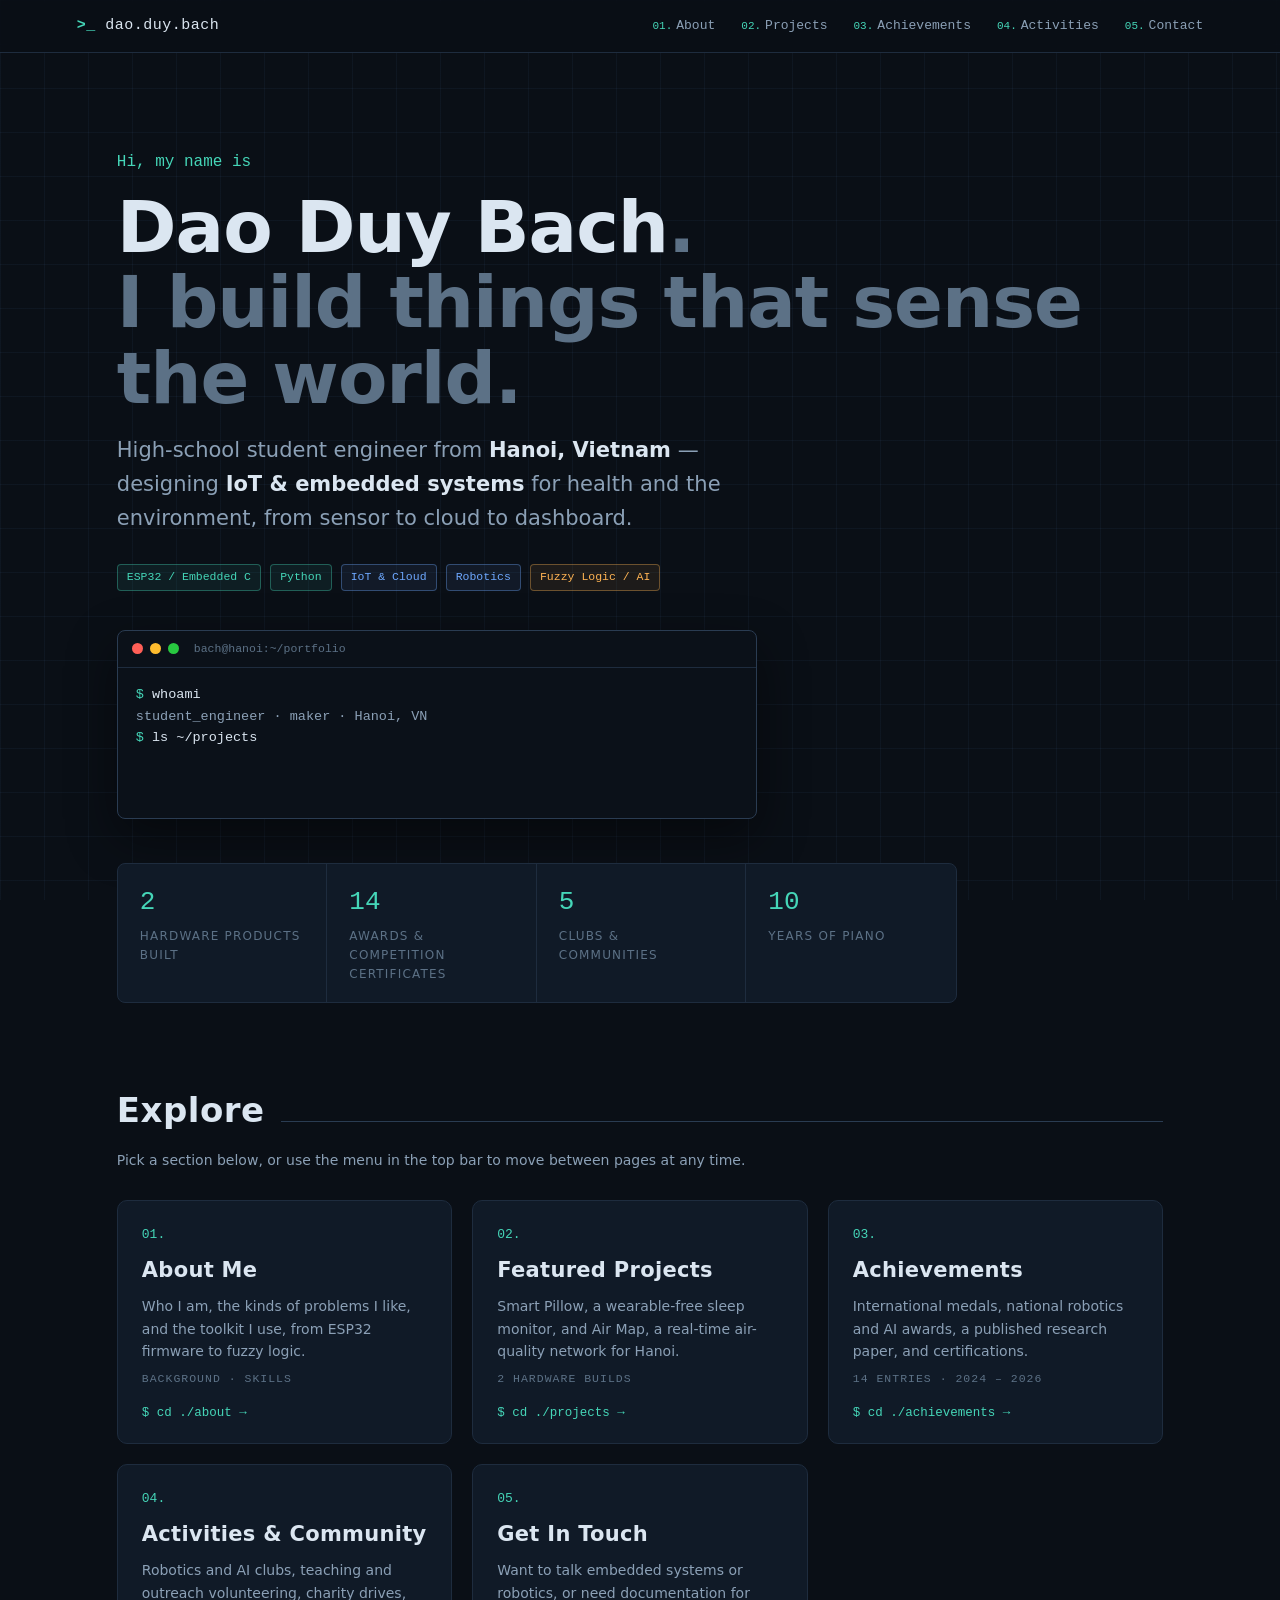
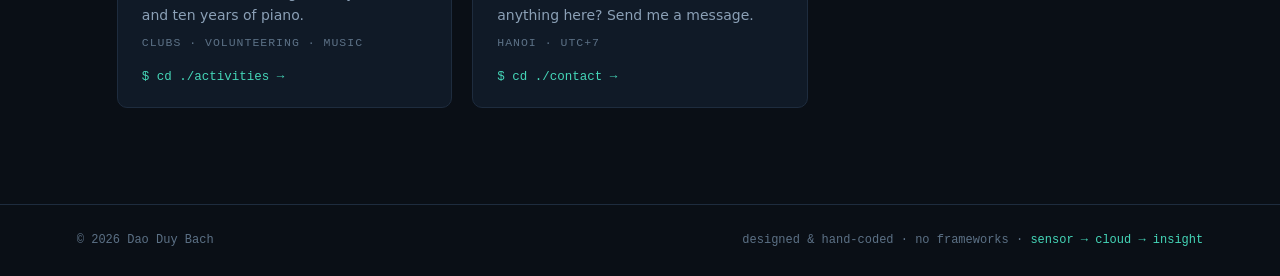
==== index.html @ b2a73dba "Fix portfolio layout" ====
<!DOCTYPE html>
<html lang="en">
<head>
<meta charset="UTF-8">
<meta name="viewport" content="width=device-width, initial-scale=1.0">
<title>Dao Duy Bach — Student Engineer Portfolio</title>
<meta name="description" content="Portfolio of Dao Duy Bach — high-school maker and engineer from Hanoi. IoT, embedded systems, robotics and AI projects.">
<link rel="stylesheet" href="assets/style.css">
</head>
<body>

<nav>
  <a class="logo" href="index.html"><b>&gt;_</b> dao.duy.bach</a>
  <div class="navlinks">
    <a href="about.html"><span>01.</span>About</a>
    <a href="projects.html"><span>02.</span>Projects</a>
    <a href="achievements.html"><span>03.</span>Achievements</a>
    <a href="activities.html"><span>04.</span>Activities</a>
    <a href="contact.html"><span>05.</span>Contact</a>
  </div>
</nav>

<main>

  <!-- ================= HERO ================= -->
  <section class="hero home" id="top">
    <div class="kicker">Hi, my name is</div>
    <h1>Dao Duy Bach<span class="dim">.</span><br><span class="dim">I build things that sense the world.</span></h1>
    <p class="sub">High-school student engineer from <b>Hanoi, Vietnam</b> — designing
      <b>IoT &amp; embedded systems</b> for health and the environment, from sensor to cloud to dashboard.</p>
    <div>
      <span class="tag">ESP32 / Embedded C</span>
      <span class="tag">Python</span>
      <span class="tag blue">IoT &amp; Cloud</span>
      <span class="tag blue">Robotics</span>
      <span class="tag amber">Fuzzy Logic / AI</span>
    </div>

    <div class="term">
      <div class="term-bar"><i></i><i></i><i></i><span>bach@hanoi:~/portfolio</span></div>
      <div class="term-body" id="term"></div>
    </div>

    <div class="hero-stats">
      <div class="hstat"><div class="v" data-count="2">0</div><div class="k">Hardware products built</div></div>
      <div class="hstat"><div class="v" data-count="14">0</div><div class="k">Awards &amp; competition certificates</div></div>
      <div class="hstat"><div class="v" data-count="5">0</div><div class="k">Clubs &amp; communities</div></div>
      <div class="hstat"><div class="v" data-count="10">0</div><div class="k">Years of piano</div></div>
    </div>
  </section>

  <!-- ================= EXPLORE ================= -->
  <section class="portals" id="explore">
    <div class="sec-head reveal"><h2>Explore</h2><div class="rule"></div></div>
    <p class="explore-note reveal">Pick a section below, or use the menu in the top bar to move between pages at any time.</p>
    <div class="portal-grid">
      <a class="portal reveal" href="about.html">
        <span class="no">01.</span>
        <h3>About Me</h3>
        <p>Who I am, the kinds of problems I like, and the toolkit I use, from ESP32 firmware to fuzzy logic.</p>
        <span class="meta">Background · Skills</span>
        <span class="go">$ cd ./about →</span>
      </a>
      <a class="portal reveal" href="projects.html">
        <span class="no">02.</span>
        <h3>Featured Projects</h3>
        <p>Smart Pillow, a wearable-free sleep monitor, and Air Map, a real-time air-quality network for Hanoi.</p>
        <span class="meta">2 hardware builds</span>
        <span class="go">$ cd ./projects →</span>
      </a>
      <a class="portal reveal" href="achievements.html">
        <span class="no">03.</span>
        <h3>Achievements</h3>
        <p>International medals, national robotics and AI awards, a published research paper, and certifications.</p>
        <span class="meta">14 entries · 2024 – 2026</span>
        <span class="go">$ cd ./achievements →</span>
      </a>
      <a class="portal reveal" href="activities.html">
        <span class="no">04.</span>
        <h3>Activities &amp; Community</h3>
        <p>Robotics and AI clubs, teaching and outreach volunteering, charity drives, and ten years of piano.</p>
        <span class="meta">Clubs · Volunteering · Music</span>
        <span class="go">$ cd ./activities →</span>
      </a>
      <a class="portal reveal" href="contact.html">
        <span class="no">05.</span>
        <h3>Get In Touch</h3>
        <p>Want to talk embedded systems or robotics, or need documentation for anything here? Send me a message.</p>
        <span class="meta">Hanoi · UTC+7</span>
        <span class="go">$ cd ./contact →</span>
      </a>
    </div>
  </section>

</main>

<footer>
  <span>© 2026 Dao Duy Bach</span>
  <span>designed &amp; hand-coded · no frameworks · <span style="color:var(--accent)">sensor → cloud → insight</span></span>
</footer>

<script src="assets/main.js"></script>
</body>
</html>
---- assets/style.css ----
:root{
  --bg:#0a0f16;
  --bg-2:#0d1420;
  --panel:#101a27;
  --panel-2:#131f2e;
  --line:#1e2c3e;
  --line-2:#2a3c52;
  --txt:#dbe6f1;
  --muted:#8ba0b6;
  --dim:#5c7186;
  --accent:#45d6b8;
  --accent-2:#6ea8ff;
  --amber:#ffb454;
  --mono:ui-monospace,"Cascadia Code","JetBrains Mono",Consolas,"Courier New",monospace;
  --sans:"Segoe UI",system-ui,-apple-system,Roboto,Arial,sans-serif;
}
*{margin:0;padding:0;box-sizing:border-box}
html{scroll-behavior:smooth}
body{
  background:var(--bg);
  color:var(--txt);
  font-family:var(--sans);
  line-height:1.6;
  overflow-x:hidden;
}
/* blueprint grid backdrop */
body::before{
  content:"";
  position:fixed;inset:0;z-index:0;pointer-events:none;
  background-image:
    linear-gradient(rgba(110,168,255,.05) 1px,transparent 1px),
    linear-gradient(90deg,rgba(110,168,255,.05) 1px,transparent 1px);
  background-size:44px 44px;
}
main,nav,footer{position:relative;z-index:1}
a{color:var(--accent);text-decoration:none}
img{max-width:100%;display:block}

/* ---------- nav ---------- */
nav{
  position:fixed;top:0;left:0;right:0;z-index:50;
  display:flex;align-items:center;justify-content:space-between;
  padding:14px 6vw;
  background:rgba(10,15,22,.85);
  backdrop-filter:blur(10px);
  border-bottom:1px solid var(--line);
}
.logo{font-family:var(--mono);font-size:15px;color:var(--txt);letter-spacing:.5px}
.logo b{color:var(--accent)}
.navlinks{display:flex;gap:26px;font-family:var(--mono);font-size:13px}
.navlinks a{color:var(--muted);transition:color .2s}
.navlinks a:hover{color:var(--accent)}
.navlinks a span{color:var(--accent);margin-right:4px;font-size:11px}
@media(max-width:760px){.navlinks{display:none}}

/* ---------- shared ---------- */
section{padding:96px 6vw;max-width:1200px;margin:0 auto}
.sec-head{display:flex;align-items:baseline;gap:16px;margin-bottom:44px}
.sec-head .no{font-family:var(--mono);color:var(--accent);font-size:14px}
.sec-head h2{font-size:clamp(24px,3.4vw,34px);letter-spacing:.5px}
.sec-head .rule{flex:1;height:1px;background:var(--line-2);min-width:40px}
.mono{font-family:var(--mono)}
.tag{
  display:inline-block;font-family:var(--mono);font-size:11.5px;
  color:var(--accent);background:rgba(69,214,184,.08);
  border:1px solid rgba(69,214,184,.35);border-radius:4px;
  padding:3px 9px;margin:3px 4px 3px 0;white-space:nowrap;
}
.tag.blue{color:var(--accent-2);background:rgba(110,168,255,.08);border-color:rgba(110,168,255,.35)}
.tag.amber{color:var(--amber);background:rgba(255,180,84,.08);border-color:rgba(255,180,84,.35)}
.reveal{opacity:0;transform:translateY(22px);transition:opacity .6s ease,transform .6s ease}
.reveal.on{opacity:1;transform:none}

/* ---------- hero ---------- */
.hero{
  min-height:100vh;display:flex;flex-direction:column;justify-content:center;
  padding-top:120px;
}
.hero .kicker{font-family:var(--mono);color:var(--accent);font-size:16px;margin-bottom:14px}
.hero h1{font-size:clamp(38px,7vw,72px);line-height:1.05;letter-spacing:-1px}
.hero h1 .dim{color:var(--dim)}
.hero .sub{
  font-size:clamp(16px,2.2vw,21px);color:var(--muted);
  margin:18px 0 26px;max-width:640px;
}
.hero .sub b{color:var(--txt);font-weight:600}
/* terminal */
.term{
  margin-top:36px;max-width:640px;width:100%;
  background:#0b1119;border:1px solid var(--line-2);border-radius:8px;
  box-shadow:0 18px 50px rgba(0,0,0,.45);
  font-family:var(--mono);font-size:13.5px;
}
.term-bar{
  display:flex;align-items:center;gap:7px;
  padding:9px 14px;border-bottom:1px solid var(--line);
}
.term-bar i{width:11px;height:11px;border-radius:50%;display:inline-block}
.term-bar i:nth-child(1){background:#ff5f57}.term-bar i:nth-child(2){background:#febc2e}.term-bar i:nth-child(3){background:#28c840}
.term-bar span{margin-left:8px;color:var(--dim);font-size:11.5px}
.term-body{padding:16px 18px;min-height:150px}
.term-body .ln{white-space:pre-wrap;word-break:break-word}
.term-body .p{color:var(--accent)}
.term-body .o{color:var(--muted)}
.term-body .hl{color:var(--amber)}
.cursor{display:inline-block;width:8px;height:15px;background:var(--accent);vertical-align:-2px;animation:blink 1s steps(1) infinite}
@keyframes blink{50%{opacity:0}}
.hero-stats{
  display:flex;flex-wrap:wrap;gap:0;margin-top:44px;
  border:1px solid var(--line);border-radius:8px;overflow:hidden;max-width:840px;
  background:var(--panel);
}
.hstat{flex:1 1 160px;padding:18px 22px;border-right:1px solid var(--line)}
.hstat:last-child{border-right:none}
.hstat .v{font-family:var(--mono);font-size:26px;color:var(--accent)}
.hstat .k{font-size:12px;color:var(--dim);text-transform:uppercase;letter-spacing:1.2px;margin-top:3px}

/* ---------- about ---------- */
.about-grid{display:grid;grid-template-columns:1.25fr 1fr;gap:46px}
@media(max-width:860px){.about-grid{grid-template-columns:1fr}}
.about-grid p{color:var(--muted);margin-bottom:16px;font-size:15.5px}
.about-grid p b{color:var(--txt)}
.skillbox{
  background:var(--panel);border:1px solid var(--line);border-radius:8px;padding:22px;
}
.skillbox h3{
  font-family:var(--mono);font-size:12.5px;color:var(--dim);
  text-transform:uppercase;letter-spacing:1.5px;margin:18px 0 8px;
}
.skillbox h3:first-child{margin-top:0}
.skillbox h3::before{content:"// ";color:var(--accent)}

/* ---------- projects ---------- */
.proj{
  background:var(--panel);border:1px solid var(--line);border-radius:10px;
  overflow:hidden;margin-bottom:56px;
}
.proj-head{
  display:flex;flex-wrap:wrap;align-items:center;gap:12px;
  padding:18px 26px;border-bottom:1px solid var(--line);background:var(--panel-2);
}
.proj-head .pid{font-family:var(--mono);color:var(--dim);font-size:12.5px}
.proj-head h3{font-size:22px;letter-spacing:.3px}
.proj-head .status{
  margin-left:auto;font-family:var(--mono);font-size:11.5px;color:var(--accent);
  border:1px solid rgba(69,214,184,.4);border-radius:20px;padding:3px 12px;
}
.proj-head .status::before{content:"● ";font-size:9px}
.proj-body{display:grid;grid-template-columns:1.15fr .85fr;gap:0}
@media(max-width:900px){.proj-body{grid-template-columns:1fr}}
.proj-txt{padding:26px 30px}
.proj-txt .lede{color:var(--txt);font-size:16px;margin-bottom:14px}
.proj-txt p{color:var(--muted);font-size:14.5px;margin-bottom:14px}
.proj-media{
  border-left:1px solid var(--line);background:var(--bg-2);
  padding:22px;display:flex;flex-direction:column;gap:14px;
}
@media(max-width:900px){.proj-media{border-left:none;border-top:1px solid var(--line)}}
.shot{border:1px solid var(--line-2);border-radius:6px;overflow:hidden;position:relative}
.shot img{width:100%;height:100%;object-fit:cover}
.shot .cap{
  position:absolute;left:0;bottom:0;right:0;
  font-family:var(--mono);font-size:10.5px;color:var(--txt);
  background:linear-gradient(transparent,rgba(5,9,14,.9));
  padding:18px 10px 7px;
}
.shot-row{display:grid;grid-template-columns:1fr 1fr;gap:14px}
.shot-row .shot{aspect-ratio:4/3}
/* spec table */
.spec{width:100%;border-collapse:collapse;font-size:13px;margin:10px 0 18px}
.spec td{border:1px solid var(--line);padding:7px 12px;vertical-align:top}
.spec td:first-child{
  font-family:var(--mono);color:var(--dim);white-space:nowrap;width:130px;
  background:rgba(110,168,255,.04);font-size:11.5px;text-transform:uppercase;letter-spacing:.8px;
}
.spec td:last-child{color:var(--muted)}
/* pipeline */
.pipe{
  display:flex;flex-wrap:wrap;align-items:center;gap:8px;
  font-family:var(--mono);font-size:11.5px;margin:6px 0 18px;
}
.pipe .node{
  border:1px solid var(--line-2);background:var(--bg-2);color:var(--txt);
  border-radius:5px;padding:7px 11px;text-align:center;line-height:1.35;
}
.pipe .node small{display:block;color:var(--dim);font-size:10px}
.pipe .arr{color:var(--accent)}
.metrics{display:flex;flex-wrap:wrap;gap:14px;margin:4px 0 18px}
.metric{
  flex:1 1 130px;border:1px solid var(--line);border-radius:6px;
  padding:12px 14px;background:var(--bg-2);
}
.metric .v{font-family:var(--mono);color:var(--amber);font-size:20px}
.metric .k{font-size:11.5px;color:var(--dim);margin-top:2px}

/* ---------- timeline ---------- */
.tline{position:relative;margin-left:8px;padding-left:34px}
.tline::before{content:"";position:absolute;left:0;top:6px;bottom:6px;width:1px;background:var(--line-2)}
.tl-item{position:relative;padding-bottom:30px}
.tl-item:last-child{padding-bottom:0}
.tl-item::before{
  content:"";position:absolute;left:-38px;top:7px;width:9px;height:9px;border-radius:50%;
  background:var(--bg);border:2px solid var(--accent);
}
.tl-item.gold::before{border-color:var(--amber)}
.tl-item .d{font-family:var(--mono);font-size:12px;color:var(--accent);letter-spacing:.5px}
.tl-item.gold .d{color:var(--amber)}
.tl-item h4{font-size:16.5px;margin:3px 0 4px}
.tl-item p{color:var(--muted);font-size:14px;max-width:720px}

/* ---------- activities ---------- */
.act-grid{display:grid;grid-template-columns:repeat(auto-fit,minmax(290px,1fr));gap:20px}
.card{
  background:var(--panel);border:1px solid var(--line);border-radius:8px;
  padding:22px;transition:border-color .25s,transform .25s;
}
.card:hover{border-color:var(--accent);transform:translateY(-3px)}
.card .ic{font-family:var(--mono);font-size:12px;color:var(--accent);margin-bottom:10px;display:block}
.card h4{font-size:16.5px;margin-bottom:6px}
.card p{color:var(--muted);font-size:13.8px}
.card .role{font-family:var(--mono);font-size:11px;color:var(--dim);text-transform:uppercase;letter-spacing:1px;margin-top:10px;display:block}
.card.photo{padding:0;overflow:hidden;display:flex;flex-direction:column}
.card.photo img{height:190px;object-fit:cover;width:100%}
.card.photo .inner{padding:18px 22px}

/* ---------- contact ---------- */
.contact{text-align:center;max-width:720px}
.contact h2{font-size:clamp(26px,4vw,40px);margin-bottom:14px}
.contact p{color:var(--muted);margin-bottom:28px}
.btn{
  display:inline-block;font-family:var(--mono);font-size:14px;
  color:var(--accent);border:1px solid var(--accent);border-radius:6px;
  padding:13px 30px;transition:background .25s;
}
.btn:hover{background:rgba(69,214,184,.1)}
footer{
  border-top:1px solid var(--line);padding:26px 6vw;
  display:flex;flex-wrap:wrap;gap:10px;justify-content:space-between;
  font-family:var(--mono);font-size:12px;color:var(--dim);
}

/* ---------- multi-page layout ---------- */
body{display:flex;flex-direction:column;min-height:100vh}
main{flex:1}
.logo:hover{color:var(--txt)}
.navlinks a.active{color:var(--txt)}
.navlinks a.active::after{
  content:"";display:block;height:1px;margin-top:3px;background:var(--accent);
}
@media(max-width:760px){
  nav{flex-wrap:wrap;gap:10px;padding:12px 16px}
  .navlinks{display:flex;width:100%;gap:18px;overflow-x:auto;padding-bottom:4px;scrollbar-width:none}
  .navlinks::-webkit-scrollbar{display:none}
  .navlinks a{white-space:nowrap}
}
/* sub-pages: clear the fixed nav */
main.page > section:first-child{padding-top:140px}
@media(max-width:760px){main.page > section:first-child{padding-top:150px}}

/* home: compact hero + portal grid */
.hero.home{min-height:auto;padding-top:150px;padding-bottom:40px}
.portals{padding-top:40px}
.portals .sec-head{margin-bottom:12px}
.explore-note{color:var(--muted);font-size:14px;margin-bottom:28px}
.portal-grid{display:grid;grid-template-columns:repeat(auto-fit,minmax(260px,1fr));gap:20px}
.portal{
  display:flex;flex-direction:column;gap:8px;color:var(--txt);
  background:var(--panel);border:1px solid var(--line);border-radius:10px;
  padding:24px 24px 20px;transition:border-color .25s,transform .25s,background .25s;
}
.portal:hover{border-color:var(--accent);transform:translateY(-3px);background:var(--panel-2)}
.portal .no{font-family:var(--mono);color:var(--accent);font-size:13px}
.portal h3{font-size:21px;letter-spacing:.3px}
.portal p{color:var(--muted);font-size:14px;flex:1}
.portal .meta{font-family:var(--mono);font-size:11.5px;color:var(--dim);text-transform:uppercase;letter-spacing:1px}
.portal .go{font-family:var(--mono);font-size:12.5px;color:var(--accent);margin-top:6px}
.portal:hover .go{text-decoration:underline}

.contact{min-height:60vh;display:flex;flex-direction:column;justify-content:center;align-items:center}
.contact .sec-head{width:100%}
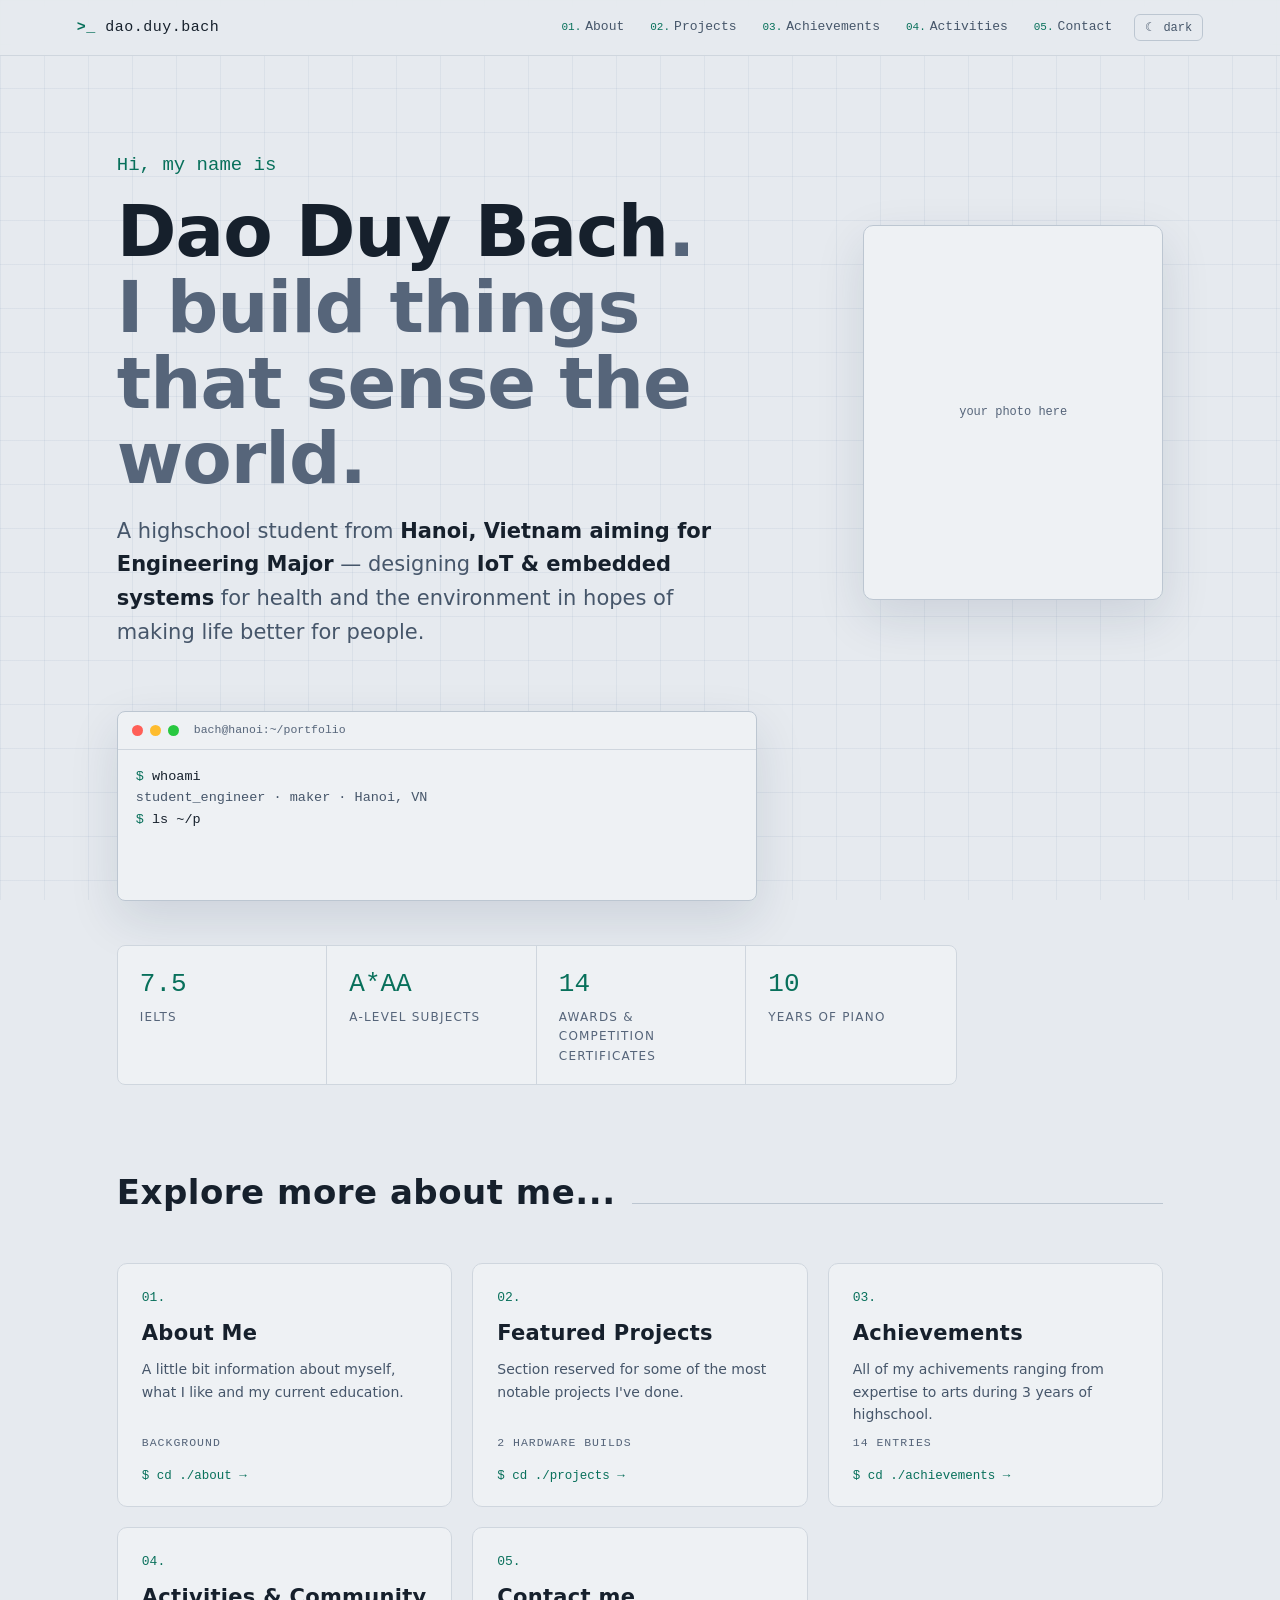
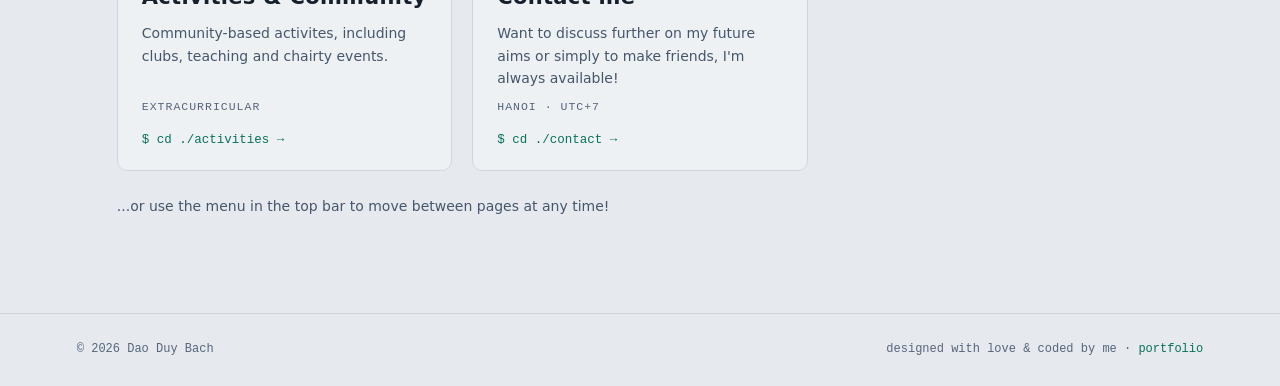
==== commit d497d18b: "Fix main page info and the whole layout" ====
--- a/index.html
+++ b/index.html
@@ -1,11 +1,12 @@
 <!DOCTYPE html>
-<html lang="en">
+<html lang="en" data-theme="light">
 <head>
 <meta charset="UTF-8">
 <meta name="viewport" content="width=device-width, initial-scale=1.0">
 <title>Dao Duy Bach — Student Engineer Portfolio</title>
 <meta name="description" content="Portfolio of Dao Duy Bach — high-school maker and engineer from Hanoi. IoT, embedded systems, robotics and AI projects.">
 <link rel="stylesheet" href="assets/style.css">
+<script>try{if(localStorage.getItem("site-theme")==="dark")delete document.documentElement.dataset.theme}catch(e){}</script>
 </head>
 <body>
 
@@ -18,85 +19,87 @@
     <a href="activities.html"><span>04.</span>Activities</a>
     <a href="contact.html"><span>05.</span>Contact</a>
   </div>
+  <button class="theme-toggle" type="button" aria-label="Switch to dark mode">☾ dark</button>
 </nav>
 
 <main>
 
   <!-- ================= HERO ================= -->
   <section class="hero home" id="top">
-    <div class="kicker">Hi, my name is</div>
-    <h1>Dao Duy Bach<span class="dim">.</span><br><span class="dim">I build things that sense the world.</span></h1>
-    <p class="sub">High-school student engineer from <b>Hanoi, Vietnam</b> — designing
-      <b>IoT &amp; embedded systems</b> for health and the environment, from sensor to cloud to dashboard.</p>
-    <div>
-      <span class="tag">ESP32 / Embedded C</span>
-      <span class="tag">Python</span>
-      <span class="tag blue">IoT &amp; Cloud</span>
-      <span class="tag blue">Robotics</span>
-      <span class="tag amber">Fuzzy Logic / AI</span>
+    <div class="hero-top">
+      <div class="hero-intro">
+        <div class="kicker">Hi, my name is</div>
+        <h1>Dao Duy Bach<span class="dim">.</span><br><span class="dim">I build things that sense the world.</span></h1>
+        <p class="sub">A highschool student from <b>Hanoi, Vietnam aiming for Engineering Major</b> — designing
+          <b>IoT &amp; embedded systems</b> for health and the environment in hopes of making life better for people.</p>
+      </div>
+      <!-- YOUR PHOTO: put the file in the assets folder, then set src below (e.g. assets/me.jpg) -->
+      <div class="hero-photo">
+        <span class="ph">your photo here</span>
+        <img src="assets/profile.jpg" alt="Dao Duy Bach" onerror="this.remove()">
+      </div>
     </div>
-
     <div class="term">
       <div class="term-bar"><i></i><i></i><i></i><span>bach@hanoi:~/portfolio</span></div>
       <div class="term-body" id="term"></div>
     </div>
 
     <div class="hero-stats">
-      <div class="hstat"><div class="v" data-count="2">0</div><div class="k">Hardware products built</div></div>
+      <div class="hstat"><div class="v" data-count="7.5">0</div><div class="k">IELTS</div></div>
+            <div class="hstat"><div class="v" data-count="A*AA">0</div><div class="k">A-Level subjects</div></div>
       <div class="hstat"><div class="v" data-count="14">0</div><div class="k">Awards &amp; competition certificates</div></div>
-      <div class="hstat"><div class="v" data-count="5">0</div><div class="k">Clubs &amp; communities</div></div>
       <div class="hstat"><div class="v" data-count="10">0</div><div class="k">Years of piano</div></div>
     </div>
   </section>
 
   <!-- ================= EXPLORE ================= -->
   <section class="portals" id="explore">
-    <div class="sec-head reveal"><h2>Explore</h2><div class="rule"></div></div>
-    <p class="explore-note reveal">Pick a section below, or use the menu in the top bar to move between pages at any time.</p>
+    <div class="sec-head reveal"><h2>Explore more about me...</h2><div class="rule"></div></div>
     <div class="portal-grid">
       <a class="portal reveal" href="about.html">
         <span class="no">01.</span>
         <h3>About Me</h3>
-        <p>Who I am, the kinds of problems I like, and the toolkit I use, from ESP32 firmware to fuzzy logic.</p>
-        <span class="meta">Background · Skills</span>
+        <p>A little bit information about myself, what I like and my current education.</p>
+        <span class="meta">Background</span>
         <span class="go">$ cd ./about →</span>
       </a>
       <a class="portal reveal" href="projects.html">
         <span class="no">02.</span>
         <h3>Featured Projects</h3>
-        <p>Smart Pillow, a wearable-free sleep monitor, and Air Map, a real-time air-quality network for Hanoi.</p>
+        <p>Section reserved for some of the most notable projects I've done.</p>
         <span class="meta">2 hardware builds</span>
         <span class="go">$ cd ./projects →</span>
       </a>
       <a class="portal reveal" href="achievements.html">
         <span class="no">03.</span>
         <h3>Achievements</h3>
-        <p>International medals, national robotics and AI awards, a published research paper, and certifications.</p>
-        <span class="meta">14 entries · 2024 – 2026</span>
+        <p>All of my achivements ranging from expertise to arts during 3 years of highschool.</p>
+        <span class="meta">14 entries</span>
         <span class="go">$ cd ./achievements →</span>
       </a>
       <a class="portal reveal" href="activities.html">
         <span class="no">04.</span>
         <h3>Activities &amp; Community</h3>
-        <p>Robotics and AI clubs, teaching and outreach volunteering, charity drives, and ten years of piano.</p>
-        <span class="meta">Clubs · Volunteering · Music</span>
+        <p>Community-based activites, including clubs, teaching and chairty events.</p>
+        <span class="meta">Extracurricular</span>
         <span class="go">$ cd ./activities →</span>
       </a>
       <a class="portal reveal" href="contact.html">
         <span class="no">05.</span>
-        <h3>Get In Touch</h3>
-        <p>Want to talk embedded systems or robotics, or need documentation for anything here? Send me a message.</p>
+        <h3>Contact me</h3>
+        <p>Want to discuss further on my future aims or simply to make friends, I'm always available!</p>
         <span class="meta">Hanoi · UTC+7</span>
         <span class="go">$ cd ./contact →</span>
       </a>
     </div>
+    <p class="explore-note reveal">...or use the menu in the top bar to move between pages at any time!</p>
   </section>
 
 </main>
 
 <footer>
   <span>© 2026 Dao Duy Bach</span>
-  <span>designed &amp; hand-coded · no frameworks · <span style="color:var(--accent)">sensor → cloud → insight</span></span>
+  <span>designed with love &amp; coded by me · <span style="color:var(--accent)">portfolio</span></span>
 </footer>
 
 <script src="assets/main.js"></script>
--- a/assets/style.css
+++ b/assets/style.css
@@ -11,9 +11,36 @@
   --accent:#45d6b8;
   --accent-2:#6ea8ff;
   --amber:#ffb454;
+  --strong:#fff;
+  --nav-bg:rgba(10,15,22,.85);
+  --term-bg:#0b1119;
+  --shadow:rgba(0,0,0,.45);
+  --grid:rgba(110,168,255,.05);
   --mono:ui-monospace,"Cascadia Code","JetBrains Mono",Consolas,"Courier New",monospace;
   --sans:"Segoe UI",system-ui,-apple-system,Roboto,Arial,sans-serif;
 }
+/* light theme — the default; dark when the visitor picks it (assets/main.js) */
+:root[data-theme="light"]{
+  --bg:#e6eaef;
+  --bg-2:#dde2e8;
+  --panel:#eef1f4;
+  --panel-2:#e3e8ed;
+  --line:#cfd6de;
+  --line-2:#bcc6d1;
+  --txt:#16202c;
+  --muted:#46566a;
+  --dim:#56657a;
+  --accent:#08705b;
+  --accent-2:#2459b3;
+  --amber:#8f5200;
+  --strong:#0b121a;
+  --nav-bg:rgba(230,234,239,.9);
+  --term-bg:#eef1f4;
+  --shadow:rgba(20,40,70,.12);
+  --grid:rgba(40,80,140,.06);
+  color-scheme:light;
+}
+:root{color-scheme:dark}
 *{margin:0;padding:0;box-sizing:border-box}
 html{scroll-behavior:smooth}
 body{
@@ -28,8 +55,8 @@
   content:"";
   position:fixed;inset:0;z-index:0;pointer-events:none;
   background-image:
-    linear-gradient(rgba(110,168,255,.05) 1px,transparent 1px),
-    linear-gradient(90deg,rgba(110,168,255,.05) 1px,transparent 1px);
+    linear-gradient(var(--grid) 1px,transparent 1px),
+    linear-gradient(90deg,var(--grid) 1px,transparent 1px);
   background-size:44px 44px;
 }
 main,nav,footer{position:relative;z-index:1}
@@ -41,7 +68,7 @@
   position:fixed;top:0;left:0;right:0;z-index:50;
   display:flex;align-items:center;justify-content:space-between;
   padding:14px 6vw;
-  background:rgba(10,15,22,.85);
+  background:var(--nav-bg);
   backdrop-filter:blur(10px);
   border-bottom:1px solid var(--line);
 }
@@ -62,12 +89,12 @@
 .mono{font-family:var(--mono)}
 .tag{
   display:inline-block;font-family:var(--mono);font-size:11.5px;
-  color:var(--accent);background:rgba(69,214,184,.08);
-  border:1px solid rgba(69,214,184,.35);border-radius:4px;
+  color:var(--accent);background:color-mix(in srgb,var(--accent) 8%,transparent);
+  border:1px solid color-mix(in srgb,var(--accent) 35%,transparent);border-radius:4px;
   padding:3px 9px;margin:3px 4px 3px 0;white-space:nowrap;
 }
-.tag.blue{color:var(--accent-2);background:rgba(110,168,255,.08);border-color:rgba(110,168,255,.35)}
-.tag.amber{color:var(--amber);background:rgba(255,180,84,.08);border-color:rgba(255,180,84,.35)}
+.tag.blue{color:var(--accent-2);background:color-mix(in srgb,var(--accent-2) 8%,transparent);border-color:color-mix(in srgb,var(--accent-2) 35%,transparent)}
+.tag.amber{color:var(--amber);background:color-mix(in srgb,var(--amber) 8%,transparent);border-color:color-mix(in srgb,var(--amber) 35%,transparent)}
 .reveal{opacity:0;transform:translateY(22px);transition:opacity .6s ease,transform .6s ease}
 .reveal.on{opacity:1;transform:none}
 
@@ -76,7 +103,7 @@
   min-height:100vh;display:flex;flex-direction:column;justify-content:center;
   padding-top:120px;
 }
-.hero .kicker{font-family:var(--mono);color:var(--accent);font-size:16px;margin-bottom:14px}
+.hero .kicker{font-family:var(--mono);color:var(--accent);font-size:19px;margin-bottom:14px}
 .hero h1{font-size:clamp(38px,7vw,72px);line-height:1.05;letter-spacing:-1px}
 .hero h1 .dim{color:var(--dim)}
 .hero .sub{
@@ -87,8 +114,8 @@
 /* terminal */
 .term{
   margin-top:36px;max-width:640px;width:100%;
-  background:#0b1119;border:1px solid var(--line-2);border-radius:8px;
-  box-shadow:0 18px 50px rgba(0,0,0,.45);
+  background:var(--term-bg);border:1px solid var(--line-2);border-radius:8px;
+  box-shadow:0 18px 50px var(--shadow);
   font-family:var(--mono);font-size:13.5px;
 }
 .term-bar{
@@ -143,7 +170,7 @@
 .proj-head h3{font-size:22px;letter-spacing:.3px}
 .proj-head .status{
   margin-left:auto;font-family:var(--mono);font-size:11.5px;color:var(--accent);
-  border:1px solid rgba(69,214,184,.4);border-radius:20px;padding:3px 12px;
+  border:1px solid color-mix(in srgb,var(--accent) 40%,transparent);border-radius:20px;padding:3px 12px;
 }
 .proj-head .status::before{content:"● ";font-size:9px}
 .proj-body{display:grid;grid-template-columns:1.15fr .85fr;gap:0}
@@ -160,7 +187,7 @@
 .shot img{width:100%;height:100%;object-fit:cover}
 .shot .cap{
   position:absolute;left:0;bottom:0;right:0;
-  font-family:var(--mono);font-size:10.5px;color:var(--txt);
+  font-family:var(--mono);font-size:10.5px;color:#e8eef5;
   background:linear-gradient(transparent,rgba(5,9,14,.9));
   padding:18px 10px 7px;
 }
@@ -224,9 +251,15 @@
 .card.photo .inner{padding:18px 22px}
 
 /* ---------- contact ---------- */
-.contact{text-align:center;max-width:720px}
-.contact h2{font-size:clamp(26px,4vw,40px);margin-bottom:14px}
-.contact p{color:var(--muted);margin-bottom:28px}
+.contact-grid{display:grid;grid-template-columns:1fr 1.1fr;gap:46px;align-items:start}
+@media(max-width:860px){.contact-grid{grid-template-columns:1fr;gap:30px}}
+.contact-intro p{color:var(--muted);font-size:17.5px;margin-bottom:16px}
+.contact-list{list-style:none;background:var(--panel);border:1px solid var(--line);border-radius:8px}
+.contact-list li{display:flex;align-items:baseline;gap:18px;padding:17px 24px;border-bottom:1px solid var(--line);font-size:17px}
+.contact-list li:last-child{border-bottom:none}
+.contact-list .k{flex:0 0 118px;font-family:var(--mono);font-size:13px;color:var(--dim);text-transform:uppercase;letter-spacing:1px}
+.contact-list .v{color:var(--strong);word-break:break-word}
+.contact-list a.v{color:var(--strong)}
 .btn{
   display:inline-block;font-family:var(--mono);font-size:14px;
   color:var(--accent);border:1px solid var(--accent);border-radius:6px;
@@ -260,8 +293,7 @@
 /* home: compact hero + portal grid */
 .hero.home{min-height:auto;padding-top:150px;padding-bottom:40px}
 .portals{padding-top:40px}
-.portals .sec-head{margin-bottom:12px}
-.explore-note{color:var(--muted);font-size:14px;margin-bottom:28px}
+.explore-note{color:var(--muted);font-size:14px;margin-top:24px}
 .portal-grid{display:grid;grid-template-columns:repeat(auto-fit,minmax(260px,1fr));gap:20px}
 .portal{
   display:flex;flex-direction:column;gap:8px;color:var(--txt);
@@ -276,5 +308,43 @@
 .portal .go{font-family:var(--mono);font-size:12.5px;color:var(--accent);margin-top:6px}
 .portal:hover .go{text-decoration:underline}
 
-.contact{min-height:60vh;display:flex;flex-direction:column;justify-content:center;align-items:center}
-.contact .sec-head{width:100%}
+
+/* theme toggle */
+.navlinks{margin-left:auto}
+.theme-toggle{
+  margin-left:22px;flex:0 0 auto;cursor:pointer;
+  font-family:var(--mono);font-size:12px;color:var(--muted);
+  background:transparent;border:1px solid var(--line-2);border-radius:6px;padding:5px 10px;
+  transition:color .2s,border-color .2s;
+}
+.theme-toggle:hover{color:var(--accent);border-color:var(--accent)}
+@media(max-width:760px){
+  .theme-toggle{margin-left:auto}
+  .navlinks{order:2;margin-left:0}
+}
+
+/* content links: white (dark in light mode), underlined so they still read as links */
+main p a, .contact-list a.v{
+  color:var(--strong);text-decoration:underline;
+  text-decoration-color:var(--line-2);text-underline-offset:3px;
+  transition:color .2s, text-decoration-color .2s;
+}
+main p a:hover, .contact-list a.v:hover{color:var(--accent);text-decoration-color:var(--accent)}
+
+/* smooth theme switch: whole-page cross-fade (View Transitions API, see main.js) */
+::view-transition-old(root),::view-transition-new(root){animation-duration:.35s}
+
+/* home hero: text + photo frame */
+.hero-top{display:grid;grid-template-columns:1fr 300px;gap:48px;align-items:center}
+.hero-photo{
+  position:relative;aspect-ratio:4/5;border-radius:10px;overflow:hidden;
+  background:var(--panel);border:1px solid var(--line-2);
+  box-shadow:0 18px 50px var(--shadow);
+  display:flex;align-items:center;justify-content:center;
+}
+.hero-photo .ph{font-family:var(--mono);font-size:12px;color:var(--dim)}
+.hero-photo img{position:absolute;inset:0;width:100%;height:100%;object-fit:cover}
+@media(max-width:860px){
+  .hero-top{grid-template-columns:1fr;gap:28px}
+  .hero-photo{order:-1;width:180px}
+}
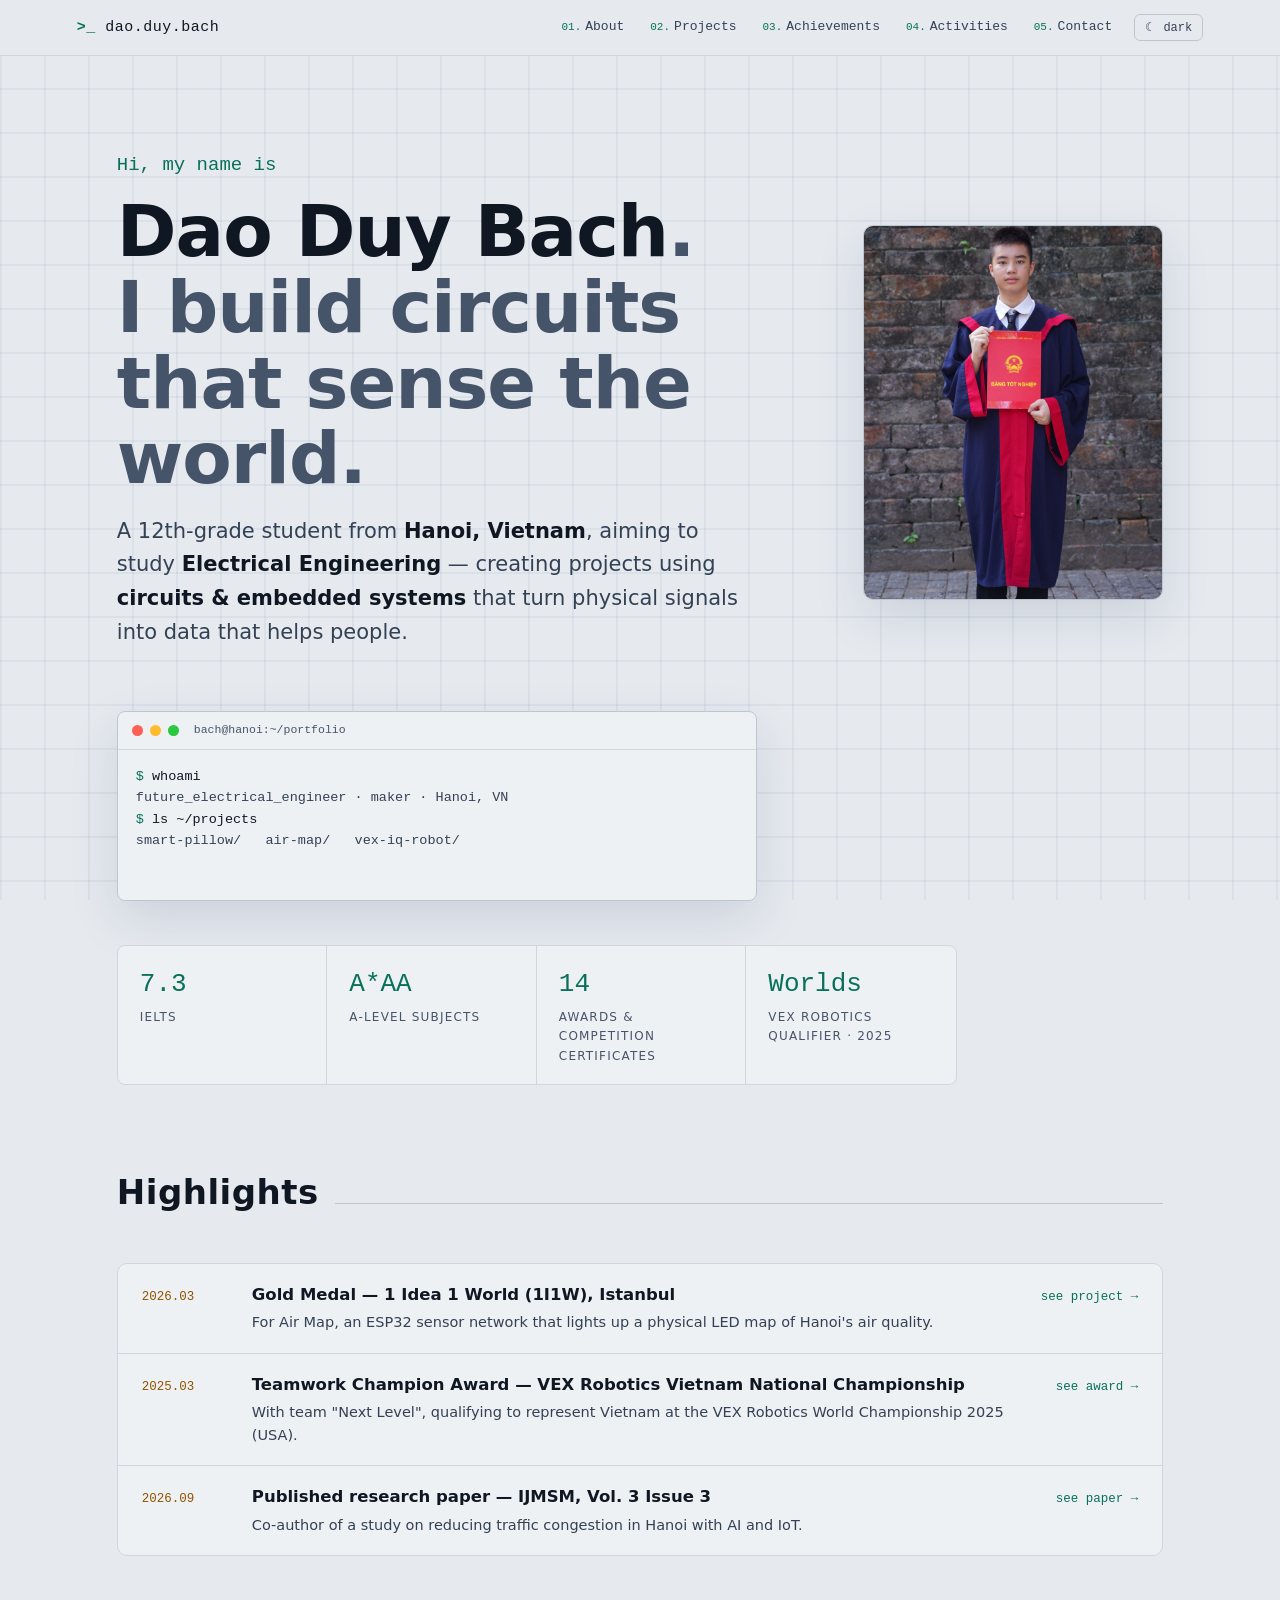
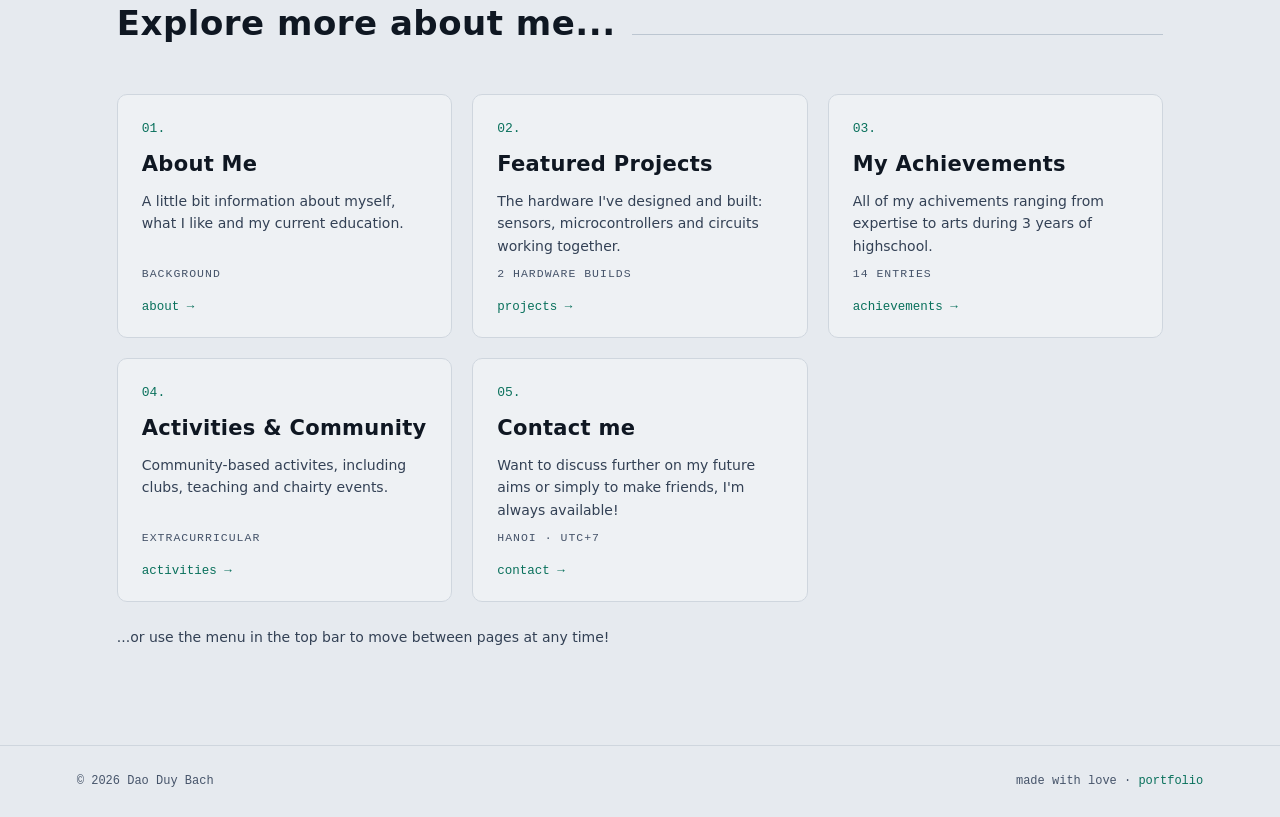
==== commit 3870944b: "Changes to 'About' page layout" ====
--- a/index.html
+++ b/index.html
@@ -3,8 +3,8 @@
 <head>
 <meta charset="UTF-8">
 <meta name="viewport" content="width=device-width, initial-scale=1.0">
-<title>Dao Duy Bach — Student Engineer Portfolio</title>
-<meta name="description" content="Portfolio of Dao Duy Bach — high-school maker and engineer from Hanoi. IoT, embedded systems, robotics and AI projects.">
+<title>Dao Duy Bach — Aspiring Electrical Engineer</title>
+<meta name="description" content="Portfolio of Dao Duy Bach — a Hanoi high-school student aiming to study Electrical Engineering. Sensor circuits, embedded systems and robotics projects.">
 <link rel="stylesheet" href="assets/style.css">
 <script>try{if(localStorage.getItem("site-theme")==="dark")delete document.documentElement.dataset.theme}catch(e){}</script>
 </head>
@@ -29,14 +29,14 @@
     <div class="hero-top">
       <div class="hero-intro">
         <div class="kicker">Hi, my name is</div>
-        <h1>Dao Duy Bach<span class="dim">.</span><br><span class="dim">I build things that sense the world.</span></h1>
-        <p class="sub">A highschool student from <b>Hanoi, Vietnam aiming for Engineering Major</b> — designing
-          <b>IoT &amp; embedded systems</b> for health and the environment in hopes of making life better for people.</p>
+        <h1>Dao Duy Bach<span class="dim">.</span><br><span class="dim">I build circuits that sense the world.</span></h1>
+        <p class="sub">A 12th-grade student from <b>Hanoi, Vietnam</b>, aiming to study <b>Electrical Engineering</b> —
+          creating projects using <b>circuits &amp; embedded systems</b> that turn physical signals into data that helps people.</p>
       </div>
       <!-- YOUR PHOTO: put the file in the assets folder, then set src below (e.g. assets/me.jpg) -->
       <div class="hero-photo">
         <span class="ph">your photo here</span>
-        <img src="assets/profile.jpg" alt="Dao Duy Bach" onerror="this.remove()">
+        <img src="assets/prof_2.JPG" alt="Dao Duy Bach" style="object-position:center 22%;transform:scale(1.1) translateX(-3.5%)" onerror="this.remove()">
       </div>
     </div>
     <div class="term">
@@ -48,8 +48,33 @@
       <div class="hstat"><div class="v" data-count="7.5">0</div><div class="k">IELTS</div></div>
             <div class="hstat"><div class="v" data-count="A*AA">0</div><div class="k">A-Level subjects</div></div>
       <div class="hstat"><div class="v" data-count="14">0</div><div class="k">Awards &amp; competition certificates</div></div>
-      <div class="hstat"><div class="v" data-count="10">0</div><div class="k">Years of piano</div></div>
+      <div class="hstat"><div class="v" data-count="Worlds">0</div><div class="k">VEX Robotics qualifier · 2025</div></div>
     </div>
+  </section>
+
+  <!-- ================= HIGHLIGHTS ================= -->
+  <section class="highlights" id="highlights">
+    <div class="sec-head reveal"><h2>Highlights</h2><div class="rule"></div></div>
+    <ul class="hl-list reveal">
+      <li>
+        <span class="d">2026.03</span>
+        <div><b>Gold Medal — 1 Idea 1 World (1I1W), Istanbul</b>
+          <p>For Air Map, an ESP32 sensor network that lights up a physical LED map of Hanoi's air quality.</p></div>
+        <a href="projects.html#air-map">see project →</a>
+      </li>
+      <li>
+        <span class="d">2025.03</span>
+        <div><b>Teamwork Champion Award — VEX Robotics Vietnam National Championship</b>
+          <p>With team "Next Level", qualifying to represent Vietnam at the VEX Robotics World Championship 2025 (USA).</p></div>
+        <a href="achievements.html#vex-2025">see award →</a>
+      </li>
+      <li>
+        <span class="d">2026.09</span>
+        <div><b>Published research paper — IJMSM, Vol. 3 Issue 3</b>
+          <p>Co-author of a study on reducing traffic congestion in Hanoi with AI and IoT.</p></div>
+        <a href="projects.html#traffic-paper">see paper →</a>
+      </li>
+    </ul>
   </section>
 
   <!-- ================= EXPLORE ================= -->
@@ -61,35 +86,35 @@
         <h3>About Me</h3>
         <p>A little bit information about myself, what I like and my current education.</p>
         <span class="meta">Background</span>
-        <span class="go">$ cd ./about →</span>
+        <span class="go">about →</span>
       </a>
       <a class="portal reveal" href="projects.html">
         <span class="no">02.</span>
         <h3>Featured Projects</h3>
-        <p>Section reserved for some of the most notable projects I've done.</p>
+        <p>The hardware I've designed and built: sensors, microcontrollers and circuits working together.</p>
         <span class="meta">2 hardware builds</span>
-        <span class="go">$ cd ./projects →</span>
+        <span class="go">projects →</span>
       </a>
       <a class="portal reveal" href="achievements.html">
         <span class="no">03.</span>
-        <h3>Achievements</h3>
+        <h3>My Achievements</h3>
         <p>All of my achivements ranging from expertise to arts during 3 years of highschool.</p>
         <span class="meta">14 entries</span>
-        <span class="go">$ cd ./achievements →</span>
+        <span class="go">achievements →</span>
       </a>
       <a class="portal reveal" href="activities.html">
         <span class="no">04.</span>
         <h3>Activities &amp; Community</h3>
         <p>Community-based activites, including clubs, teaching and chairty events.</p>
         <span class="meta">Extracurricular</span>
-        <span class="go">$ cd ./activities →</span>
+        <span class="go">activities →</span>
       </a>
       <a class="portal reveal" href="contact.html">
         <span class="no">05.</span>
         <h3>Contact me</h3>
         <p>Want to discuss further on my future aims or simply to make friends, I'm always available!</p>
         <span class="meta">Hanoi · UTC+7</span>
-        <span class="go">$ cd ./contact →</span>
+        <span class="go">contact →</span>
       </a>
     </div>
     <p class="explore-note reveal">...or use the menu in the top bar to move between pages at any time!</p>
@@ -99,7 +124,7 @@
 
 <footer>
   <span>© 2026 Dao Duy Bach</span>
-  <span>designed with love &amp; coded by me · <span style="color:var(--accent)">portfolio</span></span>
+  <span>made with love · <span style="color:var(--accent)">portfolio</span></span>
 </footer>
 
 <script src="assets/main.js"></script>
--- a/assets/style.css
+++ b/assets/style.css
@@ -27,9 +27,9 @@
   --panel-2:#e3e8ed;
   --line:#cfd6de;
   --line-2:#bcc6d1;
-  --txt:#16202c;
-  --muted:#46566a;
-  --dim:#56657a;
+  --txt:#0f1722;
+  --muted:#334155;
+  --dim:#46546a;
   --accent:#08705b;
   --accent-2:#2459b3;
   --amber:#8f5200;
@@ -55,8 +55,8 @@
   content:"";
   position:fixed;inset:0;z-index:0;pointer-events:none;
   background-image:
-    linear-gradient(var(--grid) 1px,transparent 1px),
-    linear-gradient(90deg,var(--grid) 1px,transparent 1px);
+    linear-gradient(var(--grid) 2px,transparent 2px),
+    linear-gradient(90deg,var(--grid) 2px,transparent 2px);
   background-size:44px 44px;
 }
 main,nav,footer{position:relative;z-index:1}
@@ -143,19 +143,18 @@
 .hstat .k{font-size:12px;color:var(--dim);text-transform:uppercase;letter-spacing:1.2px;margin-top:3px}
 
 /* ---------- about ---------- */
-.about-grid{display:grid;grid-template-columns:1.25fr 1fr;gap:46px}
-@media(max-width:860px){.about-grid{grid-template-columns:1fr}}
-.about-grid p{color:var(--muted);margin-bottom:16px;font-size:15.5px}
-.about-grid p b{color:var(--txt)}
-.skillbox{
-  background:var(--panel);border:1px solid var(--line);border-radius:8px;padding:22px;
-}
-.skillbox h3{
-  font-family:var(--mono);font-size:12.5px;color:var(--dim);
-  text-transform:uppercase;letter-spacing:1.5px;margin:18px 0 8px;
-}
-.skillbox h3:first-child{margin-top:0}
-.skillbox h3::before{content:"// ";color:var(--accent)}
+.about-text p{color:var(--muted);margin-bottom:16px;font-size:15.5px}
+.about-text p b{color:var(--txt)}
+.about-rows{display:flex;flex-direction:column;gap:56px}
+.about-row{display:grid;grid-template-columns:1.2fr 1fr;gap:46px;align-items:center}
+.about-row.flip{grid-template-columns:1fr 1.2fr}
+.about-img{border:1px solid var(--line-2);border-radius:10px;overflow:hidden;aspect-ratio:4/3;box-shadow:0 18px 50px var(--shadow)}
+.about-img img{width:100%;height:100%;object-fit:cover}
+.about-fig figcaption{margin-top:10px;font-size:13px;color:var(--dim);text-align:center}
+@media(max-width:860px){
+  .about-row,.about-row.flip{grid-template-columns:1fr;gap:22px}
+  .about-row .about-fig{order:-1}
+}
 
 /* ---------- projects ---------- */
 .proj{
@@ -348,3 +347,38 @@
   .hero-top{grid-template-columns:1fr;gap:28px}
   .hero-photo{order:-1;width:180px}
 }
+
+/* home: highlights strip */
+.highlights{padding-top:40px;padding-bottom:0}
+.hl-list{list-style:none;background:var(--panel);border:1px solid var(--line);border-radius:10px}
+.hl-list li{display:grid;grid-template-columns:90px 1fr auto;gap:20px;align-items:baseline;
+  padding:18px 24px;border-bottom:1px solid var(--line)}
+.hl-list li:last-child{border-bottom:none}
+.hl-list .d{font-family:var(--mono);font-size:12.5px;color:var(--amber)}
+.hl-list b{font-size:16.5px;color:var(--txt)}
+.hl-list p{color:var(--muted);font-size:14.5px;margin-top:3px}
+.hl-list a{font-family:var(--mono);font-size:12.5px;white-space:nowrap}
+.hl-list a:hover{text-decoration:underline}
+@media(max-width:700px){
+  .hl-list li{grid-template-columns:1fr;gap:4px}
+}
+
+/* jump links (e.g. projects.html#air-map) land below the fixed nav */
+[id]{scroll-margin-top:90px}
+
+/* projects: citation panel for the research paper */
+.paper-card{
+  background:var(--panel);border:1px solid var(--line-2);border-radius:6px;padding:22px;
+  display:flex;flex-direction:column;gap:10px;
+}
+.paper-card .journal{font-family:var(--mono);font-size:11.5px;color:var(--amber);text-transform:uppercase;letter-spacing:1px}
+.paper-card h4{font-size:17px;line-height:1.35;color:var(--txt)}
+.paper-card .authors{font-size:13.5px;color:var(--muted)}
+.paper-card .authors b{color:var(--txt)}
+.paper-card .kw{font-size:12.5px;color:var(--dim)}
+.paper-card a{font-family:var(--mono);font-size:12.5px;margin-top:4px}
+.paper-card a:hover{text-decoration:underline}
+
+/* activity card with two photos side by side */
+.card.photo .duo{display:grid;grid-template-columns:1fr 1fr;gap:2px;background:var(--line)}
+.card.photo .duo img{height:190px}
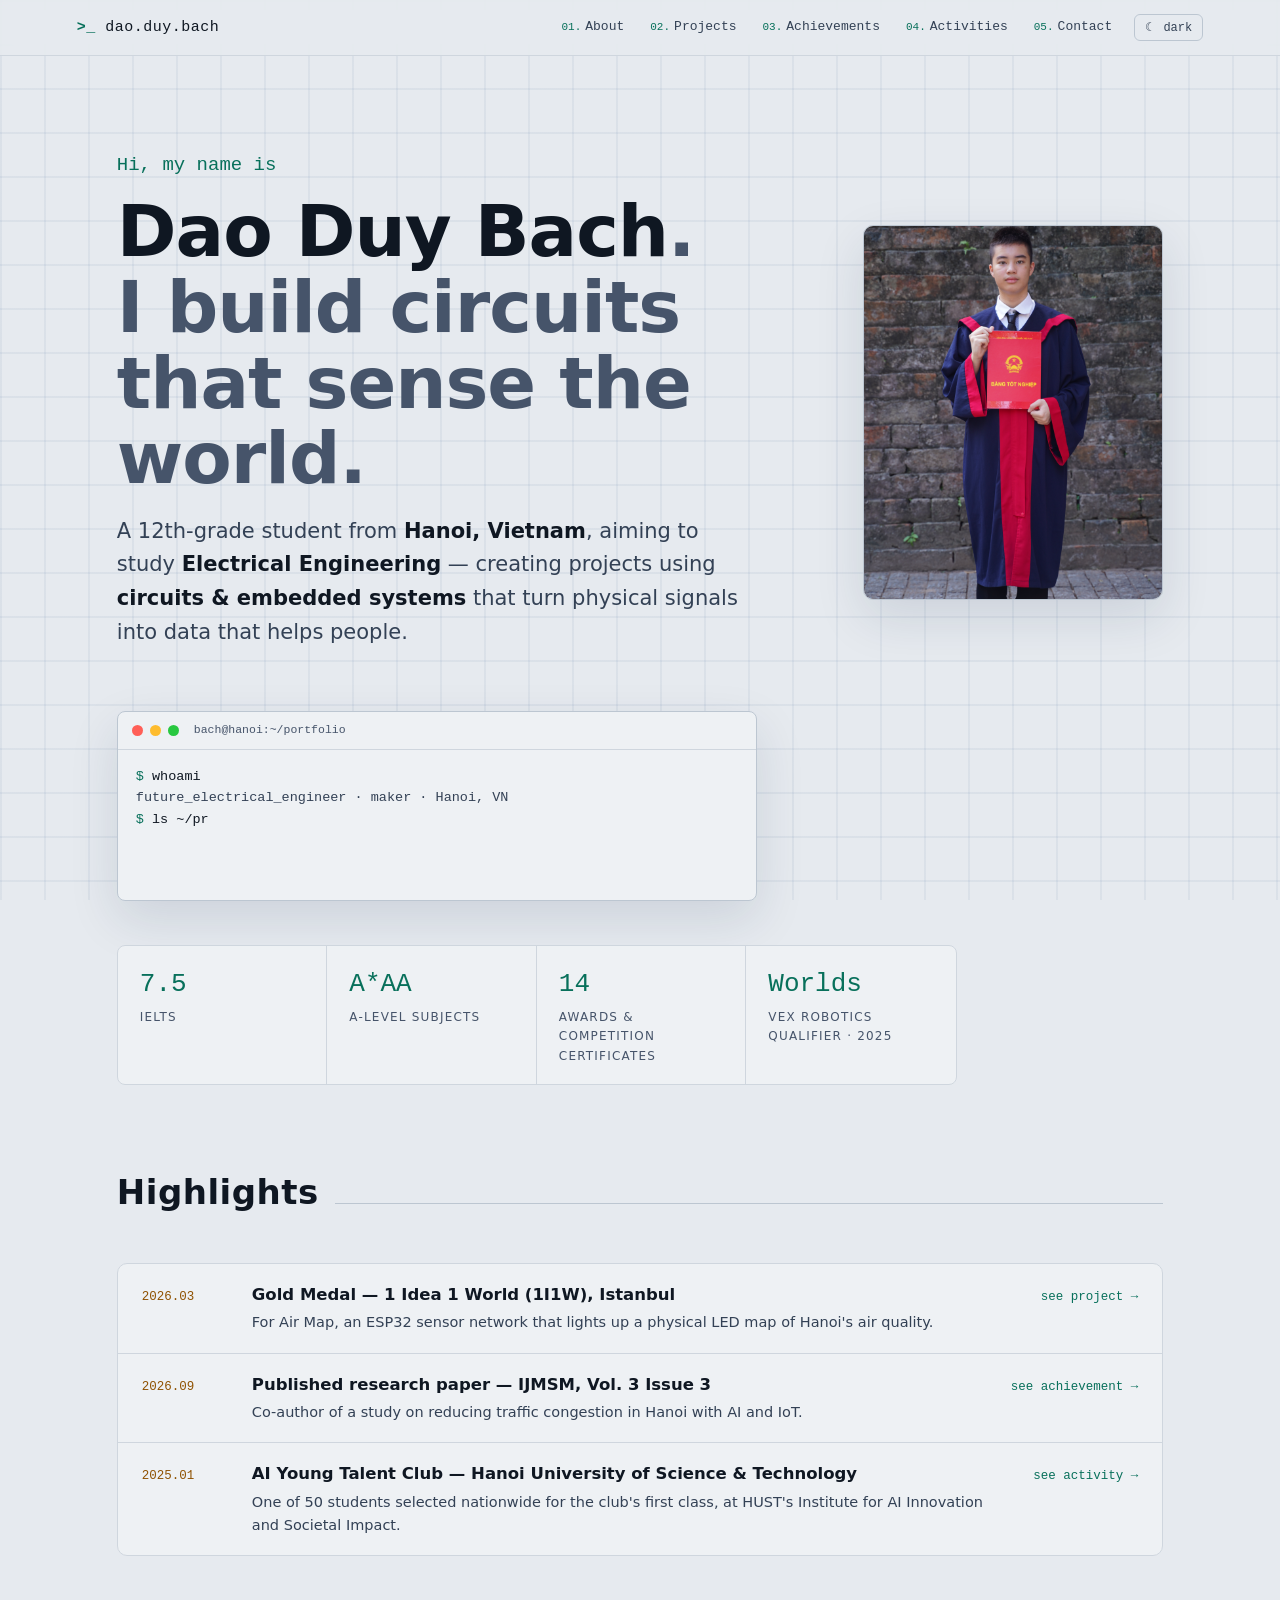
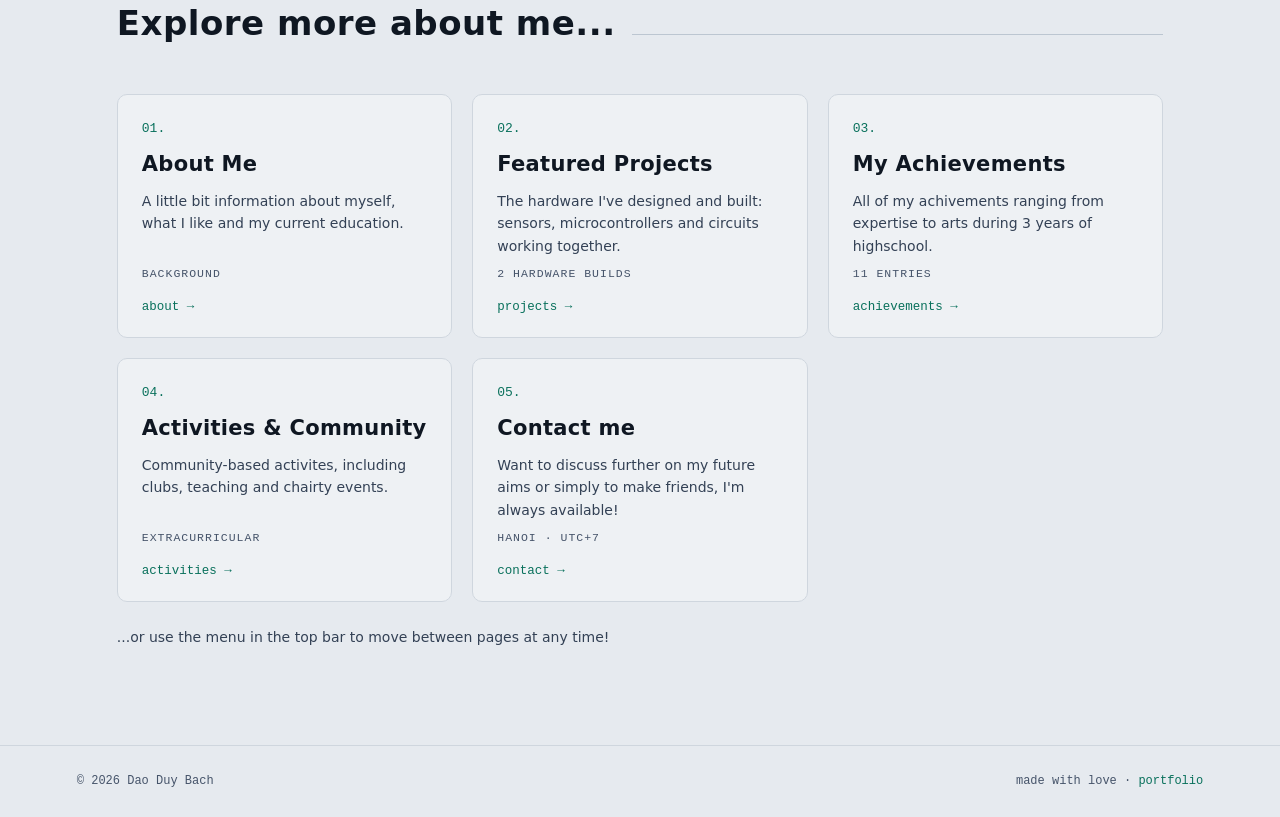
==== commit d9614adb: "Publish pre final version of portfolio (assets at risk but dw)" ====
--- a/index.html
+++ b/index.html
@@ -63,16 +63,16 @@
         <a href="projects.html#air-map">see project →</a>
       </li>
       <li>
-        <span class="d">2025.03</span>
-        <div><b>Teamwork Champion Award — VEX Robotics Vietnam National Championship</b>
-          <p>With team "Next Level", qualifying to represent Vietnam at the VEX Robotics World Championship 2025 (USA).</p></div>
-        <a href="achievements.html#vex-2025">see award →</a>
-      </li>
-      <li>
         <span class="d">2026.09</span>
         <div><b>Published research paper — IJMSM, Vol. 3 Issue 3</b>
           <p>Co-author of a study on reducing traffic congestion in Hanoi with AI and IoT.</p></div>
-        <a href="projects.html#traffic-paper">see paper →</a>
+        <a href="achievements.html#research-paper">see achievement →</a>
+      </li>
+      <li>
+        <span class="d">2025.01</span>
+        <div><b>AI Young Talent Club — Hanoi University of Science &amp; Technology</b>
+          <p>One of 50 students selected nationwide for the club's first class, at HUST's Institute for AI Innovation and Societal Impact.</p></div>
+        <a href="activities.html#aiyt">see activity →</a>
       </li>
     </ul>
   </section>
@@ -99,7 +99,7 @@
         <span class="no">03.</span>
         <h3>My Achievements</h3>
         <p>All of my achivements ranging from expertise to arts during 3 years of highschool.</p>
-        <span class="meta">14 entries</span>
+        <span class="meta">11 entries</span>
         <span class="go">achievements →</span>
       </a>
       <a class="portal reveal" href="activities.html">
--- a/assets/style.css
+++ b/assets/style.css
@@ -235,7 +235,7 @@
 .tl-item p{color:var(--muted);font-size:14px;max-width:720px}
 
 /* ---------- activities ---------- */
-.act-grid{display:grid;grid-template-columns:repeat(auto-fit,minmax(290px,1fr));gap:20px}
+.act-grid{display:grid;grid-template-columns:repeat(auto-fill,minmax(290px,1fr));gap:20px}
 .card{
   background:var(--panel);border:1px solid var(--line);border-radius:8px;
   padding:22px;transition:border-color .25s,transform .25s;
@@ -376,9 +376,62 @@
 .paper-card .authors{font-size:13.5px;color:var(--muted)}
 .paper-card .authors b{color:var(--txt)}
 .paper-card .kw{font-size:12.5px;color:var(--dim)}
-.paper-card a{font-family:var(--mono);font-size:12.5px;margin-top:4px}
-.paper-card a:hover{text-decoration:underline}
+.paper-card .proof{margin-top:4px}
 
 /* activity card with two photos side by side */
 .card.photo .duo{display:grid;grid-template-columns:1fr 1fr;gap:2px;background:var(--line)}
 .card.photo .duo img{height:190px}
+
+/* full-screen photo viewer (assets/main.js) */
+img.zoomable{cursor:zoom-in}
+img.zoomable:focus-visible{outline:2px solid var(--accent);outline-offset:2px}
+.lightbox{
+  position:fixed;inset:0;z-index:100;display:flex;flex-direction:column;
+  padding:4vh 4vw;overflow:auto;
+  background:rgba(5,9,14,.94);cursor:zoom-out;
+  opacity:0;visibility:hidden;transition:opacity .25s ease,visibility .25s;
+}
+.lightbox.open{opacity:1;visibility:visible}
+.lightbox img{
+  margin:auto auto 0;max-width:none;flex:0 0 auto;
+  border-radius:6px;box-shadow:0 20px 60px rgba(0,0,0,.6);cursor:zoom-out;
+}
+.lightbox img.can-zoom{cursor:zoom-in}
+.lb-cap{margin:14px auto auto;color:#cfd8e3;font-size:13.5px;text-align:center;max-width:720px}
+.lightbox.zoomed{padding:0}
+.lightbox.zoomed img{margin:auto;border-radius:0;cursor:zoom-out}
+.lightbox.zoomed .lb-cap{display:none}
+.lb-close{
+  position:fixed;top:14px;right:18px;z-index:1;width:40px;height:40px;cursor:pointer;
+  font-size:28px;line-height:1;color:#e8eef5;background:rgba(5,9,14,.6);
+  border:1px solid rgba(232,238,245,.35);border-radius:8px;
+}
+.lb-close:hover{border-color:#e8eef5}
+
+/* proof links (certificates, photos, press) — same style on every page.
+   Label format: "Type: what it is", with ↗ for links that open a new tab */
+.proof{margin-top:6px;line-height:1.7;font-family:var(--mono);font-size:12px;color:var(--dim)}
+.proof a{color:var(--accent);text-decoration:none}
+.proof a:hover{text-decoration:underline}
+
+/* activities: group headings */
+.act-group{
+  font-family:var(--mono);font-size:13px;color:var(--dim);font-weight:600;
+  text-transform:uppercase;letter-spacing:1.5px;margin:44px 0 18px;
+}
+.act-group::before{content:"// ";color:var(--accent)}
+.sec-head + .act-group{margin-top:0}
+
+/* activities: "Show more" inside a card, with a strip of extra photos */
+.card details.more{margin-top:12px;border-top:1px solid var(--line);padding-top:10px}
+.card details.more summary{
+  cursor:pointer;list-style:none;font-family:var(--mono);font-size:12.5px;color:var(--accent);
+}
+.card details.more summary::-webkit-details-marker{display:none}
+.card details.more summary::after{content:" ▾"}
+.card details.more[open] summary::after{content:" ▴"}
+.card details.more[open] summary{margin-bottom:8px}
+.card details.more summary:hover{text-decoration:underline}
+.card details.more p{margin-bottom:8px}
+.gallery{display:grid;grid-template-columns:repeat(auto-fill,minmax(70px,1fr));gap:6px;margin-top:6px}
+.card.photo .gallery img{height:64px;width:100%;object-fit:cover;border-radius:4px;border:1px solid var(--line-2)}
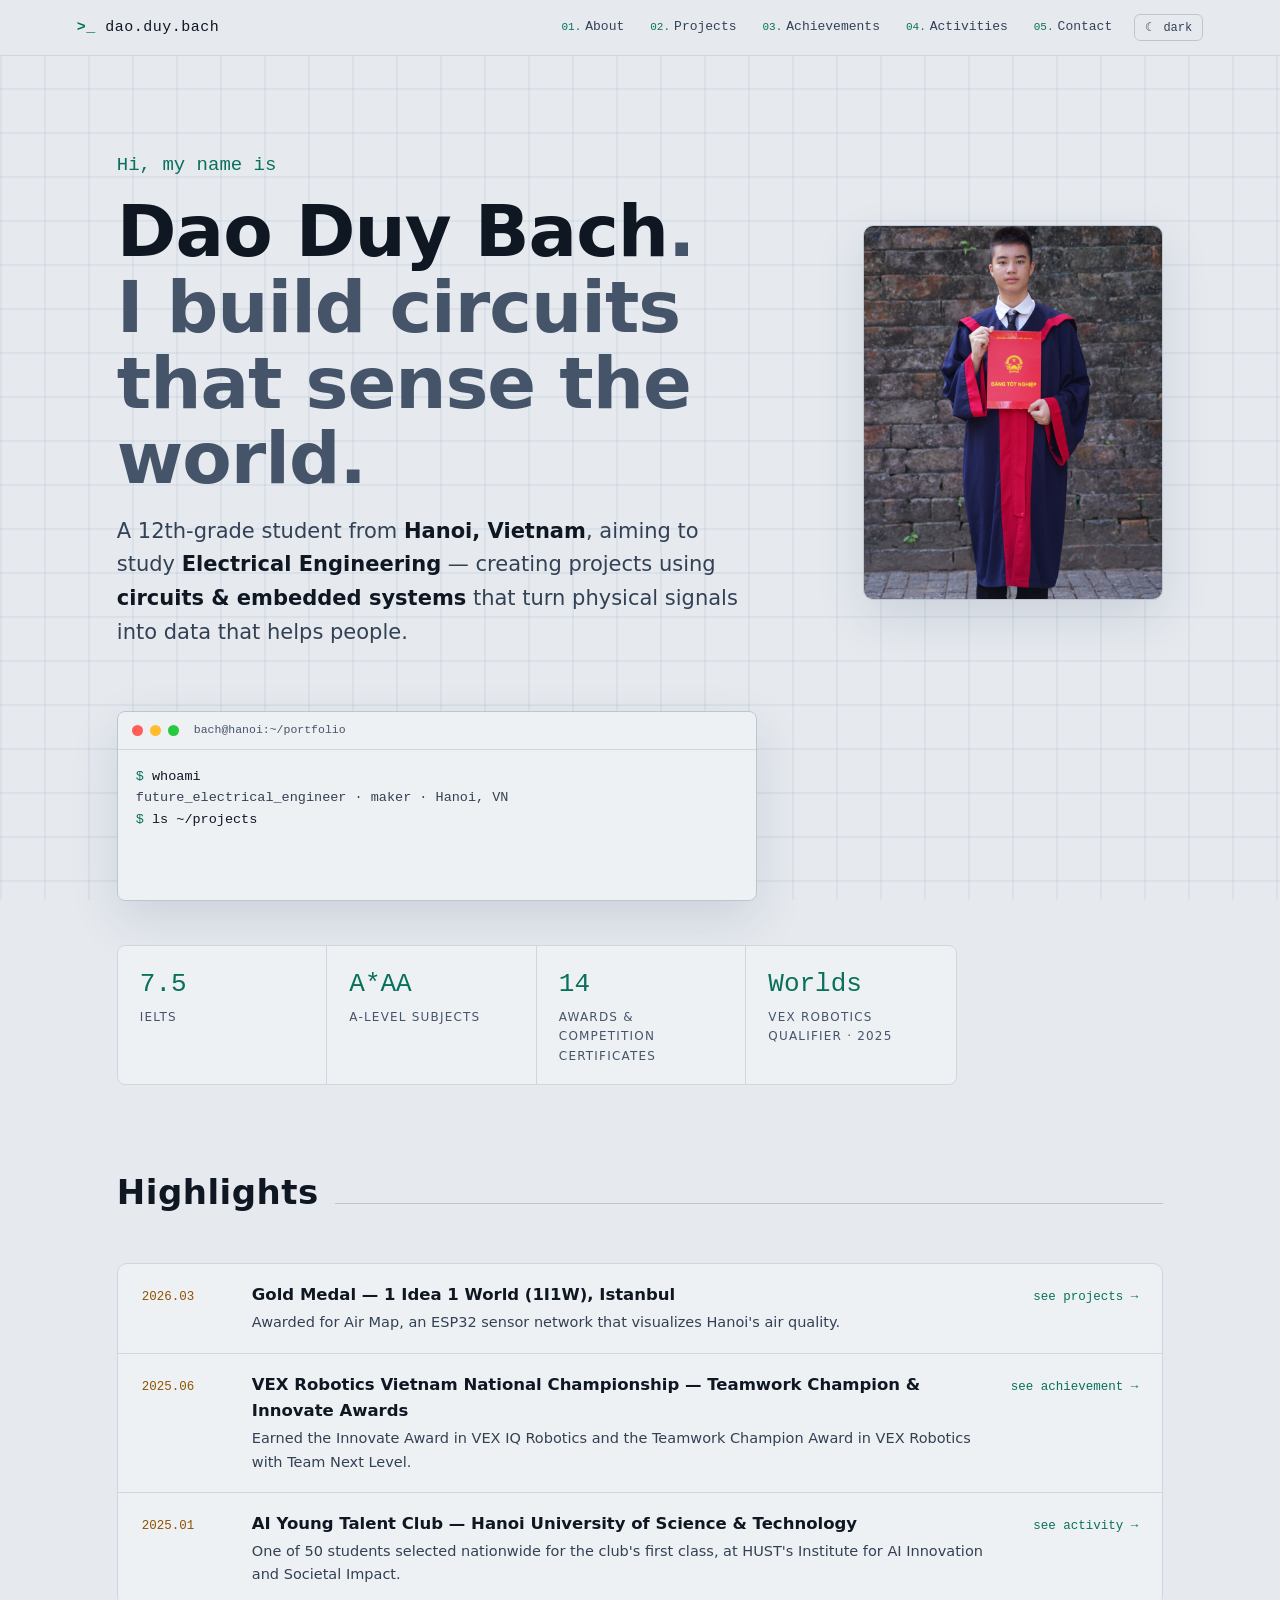
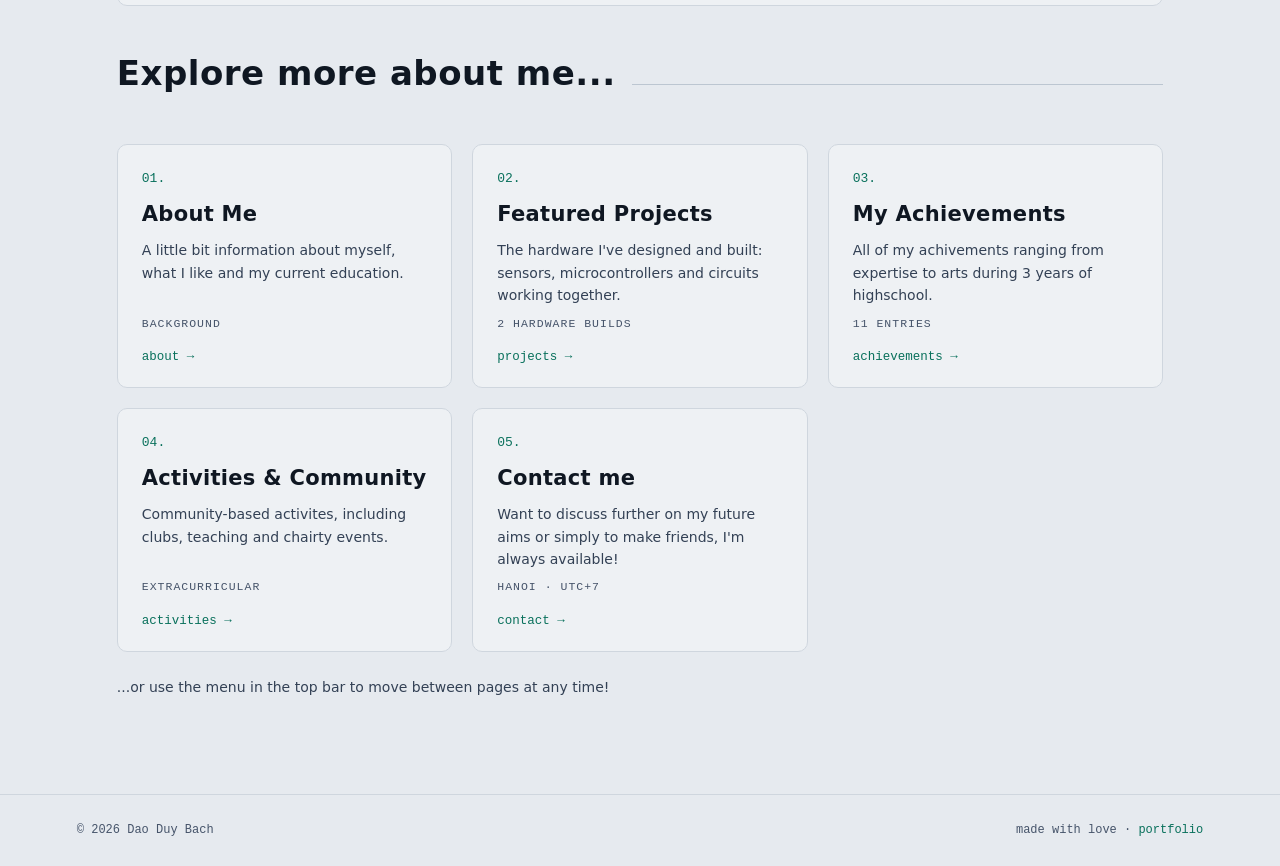
==== commit d3c43e68: "Revamp some parts" ====
--- a/index.html
+++ b/index.html
@@ -59,14 +59,14 @@
       <li>
         <span class="d">2026.03</span>
         <div><b>Gold Medal — 1 Idea 1 World (1I1W), Istanbul</b>
-          <p>For Air Map, an ESP32 sensor network that lights up a physical LED map of Hanoi's air quality.</p></div>
-        <a href="projects.html#air-map">see project →</a>
+          <p>Awarded for Air Map, an ESP32 sensor network that visualizes Hanoi's air quality.</p></div>
+        <a href="projects.html#air-map">see projects →</a>
       </li>
       <li>
-        <span class="d">2026.09</span>
-        <div><b>Published research paper — IJMSM, Vol. 3 Issue 3</b>
-          <p>Co-author of a study on reducing traffic congestion in Hanoi with AI and IoT.</p></div>
-        <a href="achievements.html#research-paper">see achievement →</a>
+        <span class="d">2025.06</span>
+        <div><b>VEX Robotics Vietnam National Championship — Teamwork Champion &amp; Innovate Awards</b>
+          <p>Earned the Innovate Award in VEX IQ Robotics and the Teamwork Champion Award in VEX Robotics with Team Next Level.</p></div>
+        <a href="achievements.html#vex-2025">see achievement →</a>
       </li>
       <li>
         <span class="d">2025.01</span>
--- a/assets/style.css
+++ b/assets/style.css
@@ -181,6 +181,17 @@
   border-left:1px solid var(--line);background:var(--bg-2);
   padding:22px;display:flex;flex-direction:column;gap:14px;
 }
+.airmap-proof{display:grid;grid-template-columns:repeat(2,minmax(0,1fr));gap:10px;align-items:start}
+.certificate-thumb{position:relative;min-width:0;aspect-ratio:0.68;overflow:hidden;border:1px solid var(--line-2);border-radius:6px;background:#fff}
+.certificate-preview{display:block;width:100%;height:100%;border:0;background:#fff;pointer-events:none}
+.certificate-zoom{position:absolute;inset:0;width:100%;height:100%;border:0;background:transparent;cursor:zoom-in}
+.airmap-charts{display:block;width:100%;height:auto;aspect-ratio:1034/760;object-fit:contain;border:1px solid var(--line-2);border-radius:6px;background:#fff;cursor:zoom-in}
+.certificate-dialog{position:relative;width:min(92vw,1100px);height:min(92vh,900px);max-width:none;max-height:none;padding:12px;border:1px solid var(--line-2);border-radius:8px;background:var(--bg-2)}
+.certificate-dialog[open]{display:flex;flex-direction:column}
+.certificate-dialog::backdrop{background:rgba(5,9,14,.88)}
+.certificate-dialog iframe{width:100%;height:100%;flex:1;border:0;background:#fff}
+.certificate-close{position:absolute;top:16px;right:20px;z-index:1;width:34px;height:34px;border:1px solid var(--line-2);border-radius:6px;background:var(--panel);color:var(--txt);font-size:24px;line-height:1;cursor:pointer}
+@media(max-width:520px){.airmap-proof{grid-template-columns:1fr}}
 @media(max-width:900px){.proj-media{border-left:none;border-top:1px solid var(--line)}}
 .shot{border:1px solid var(--line-2);border-radius:6px;overflow:hidden;position:relative}
 .shot img{width:100%;height:100%;object-fit:cover}
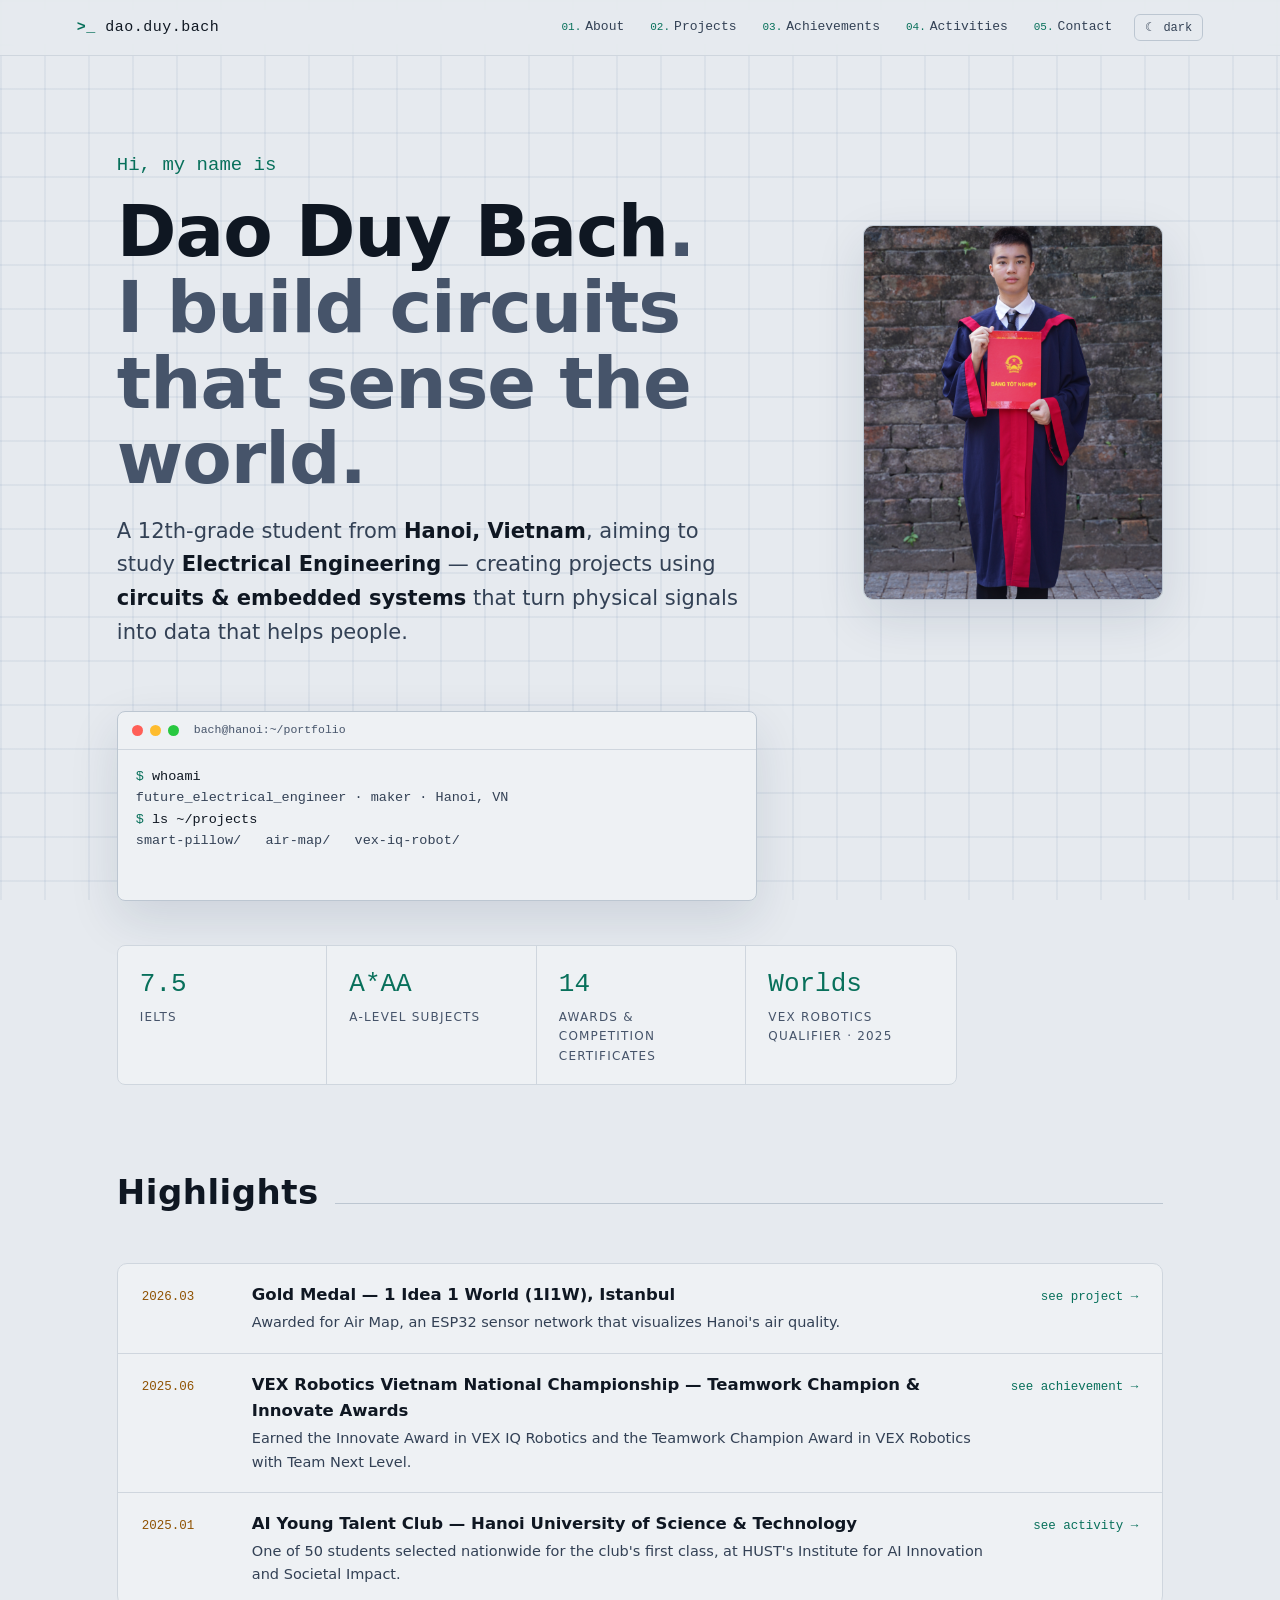
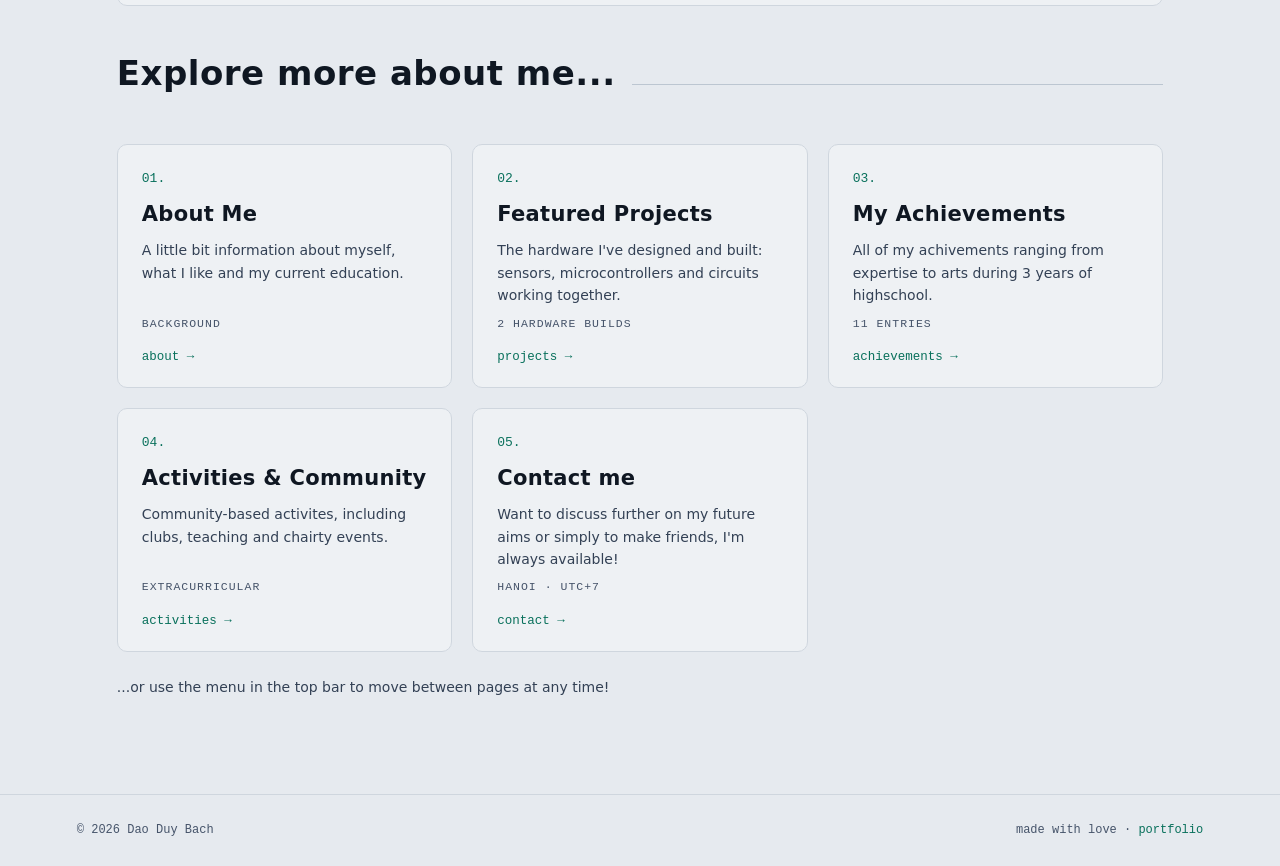
==== commit 9689cd04: "Add Your World, fix layout" ====
--- a/index.html
+++ b/index.html
@@ -60,7 +60,7 @@
         <span class="d">2026.03</span>
         <div><b>Gold Medal — 1 Idea 1 World (1I1W), Istanbul</b>
           <p>Awarded for Air Map, an ESP32 sensor network that visualizes Hanoi's air quality.</p></div>
-        <a href="projects.html#air-map">see projects →</a>
+        <a href="projects.html#air-map">see project →</a>
       </li>
       <li>
         <span class="d">2025.06</span>
--- a/assets/style.css
+++ b/assets/style.css
@@ -181,6 +181,12 @@
   border-left:1px solid var(--line);background:var(--bg-2);
   padding:22px;display:flex;flex-direction:column;gap:14px;
 }
+.proj-gallery{display:grid;grid-template-columns:repeat(2,minmax(0,1fr));gap:10px;align-items:start}
+.proj-gallery .shot{aspect-ratio:1917/911;background:#090d17}
+.proj-gallery .shot img{display:block;width:100%;height:100%;object-fit:cover}
+.proj-gallery .hero-shot{grid-column:1/-1}
+.proj-gallery .cert-shot{grid-column:auto;aspect-ratio:990/761;background:#fff}
+.proj-gallery .cert-shot img{object-fit:contain;background:#fff}
 .airmap-proof{display:grid;grid-template-columns:repeat(2,minmax(0,1fr));gap:10px;align-items:start}
 .certificate-thumb{position:relative;min-width:0;aspect-ratio:0.68;overflow:hidden;border:1px solid var(--line-2);border-radius:6px;background:#fff}
 .certificate-preview{display:block;width:100%;height:100%;border:0;background:#fff;pointer-events:none}
@@ -191,7 +197,7 @@
 .certificate-dialog::backdrop{background:rgba(5,9,14,.88)}
 .certificate-dialog iframe{width:100%;height:100%;flex:1;border:0;background:#fff}
 .certificate-close{position:absolute;top:16px;right:20px;z-index:1;width:34px;height:34px;border:1px solid var(--line-2);border-radius:6px;background:var(--panel);color:var(--txt);font-size:24px;line-height:1;cursor:pointer}
-@media(max-width:520px){.airmap-proof{grid-template-columns:1fr}}
+@media(max-width:520px){.airmap-proof,.proj-gallery{grid-template-columns:1fr}.proj-gallery .cert-shot{grid-column:auto}}
 @media(max-width:900px){.proj-media{border-left:none;border-top:1px solid var(--line)}}
 .shot{border:1px solid var(--line-2);border-radius:6px;overflow:hidden;position:relative}
 .shot img{width:100%;height:100%;object-fit:cover}
@@ -235,15 +241,45 @@
 .tline::before{content:"";position:absolute;left:0;top:6px;bottom:6px;width:1px;background:var(--line-2)}
 .tl-item{position:relative;padding-bottom:30px}
 .tl-item:last-child{padding-bottom:0}
+.tl-level{margin:18px 0 14px;color:var(--dim);font-family:var(--mono);font-size:11px;font-weight:600;letter-spacing:1.2px;text-transform:uppercase}
+.tline > .tl-level:first-of-type{margin-top:0}
 .tl-item::before{
   content:"";position:absolute;left:-38px;top:7px;width:9px;height:9px;border-radius:50%;
   background:var(--bg);border:2px solid var(--accent);
 }
 .tl-item.gold::before{border-color:var(--amber)}
+/* certificates sit under the entry's text, in an evenly spaced row; same height, frame hugs each certificate */
+.tl-item-layout{display:flex;flex-direction:column;align-items:flex-start;gap:12px}
+.tl-copy{width:100%;min-width:0}
+.tl-certs{display:flex;flex-wrap:wrap;gap:12px}
+.tl-cert{
+  display:block;flex:none;height:120px;
+  border:1px solid var(--line-2);border-radius:6px;background:#fff;overflow:hidden;
+  transition:border-color .2s,transform .2s;
+}
+.tl-cert:hover{border-color:var(--accent);transform:translateY(-2px)}
+.tl-cert img{display:block;height:100%;width:auto;max-width:none}
+/* featured entries: main certificate beside the text, then a row of letters/photos, then links */
+.tl-item-layout.feature{flex-direction:row;align-items:flex-start;gap:24px}
+.tl-item-layout.feature .tl-copy{flex:1;width:auto}
+.tl-item-layout.feature > .tl-cert{height:160px}
+.tl-item-layout.feature > .tl-cert.portrait{height:215px}   /* portrait certificates (e.g. VEX) get extra height */
+.tl-media{display:flex;flex-wrap:wrap;gap:12px;margin-top:14px}
+.tl-media .tl-cert{height:110px}
+.tl-media + .proof{margin-top:10px}
+@media(max-width:700px){
+  .tl-item-layout.feature{flex-direction:column;gap:12px}
+  .tl-item-layout.feature > .tl-cert{height:120px}
+  .tl-media .tl-cert{height:84px}
+}
 .tl-item .d{font-family:var(--mono);font-size:12px;color:var(--accent);letter-spacing:.5px}
 .tl-item.gold .d{color:var(--amber)}
 .tl-item h4{font-size:16.5px;margin:3px 0 4px}
 .tl-item p{color:var(--muted);font-size:14px;max-width:720px}
+@media(max-width:600px){
+  .tl-certs{gap:8px}
+  .tl-cert{height:90px}
+}
 
 /* ---------- activities ---------- */
 .act-grid{display:grid;grid-template-columns:repeat(auto-fill,minmax(290px,1fr));gap:20px}
@@ -258,6 +294,7 @@
 .card .role{font-family:var(--mono);font-size:11px;color:var(--dim);text-transform:uppercase;letter-spacing:1px;margin-top:10px;display:block}
 .card.photo{padding:0;overflow:hidden;display:flex;flex-direction:column}
 .card.photo img{height:190px;object-fit:cover;width:100%}
+.card.photo>img.cert-thumb{object-fit:contain;background:#fff}
 .card.photo .inner{padding:18px 22px}
 
 /* ---------- contact ---------- */
@@ -432,17 +469,9 @@
 }
 .act-group::before{content:"// ";color:var(--accent)}
 .sec-head + .act-group{margin-top:0}
-
-/* activities: "Show more" inside a card, with a strip of extra photos */
-.card details.more{margin-top:12px;border-top:1px solid var(--line);padding-top:10px}
-.card details.more summary{
-  cursor:pointer;list-style:none;font-family:var(--mono);font-size:12.5px;color:var(--accent);
-}
-.card details.more summary::-webkit-details-marker{display:none}
-.card details.more summary::after{content:" ▾"}
-.card details.more[open] summary::after{content:" ▴"}
-.card details.more[open] summary{margin-bottom:8px}
-.card details.more summary:hover{text-decoration:underline}
-.card details.more p{margin-bottom:8px}
+/* activities: extra details inside a card (always visible), with a strip of extra photos */
+.card .more{margin-top:12px;border-top:1px solid var(--line);padding-top:10px}
+.card .more p{margin-bottom:8px}
 .gallery{display:grid;grid-template-columns:repeat(auto-fill,minmax(70px,1fr));gap:6px;margin-top:6px}
 .card.photo .gallery img{height:64px;width:100%;object-fit:cover;border-radius:4px;border:1px solid var(--line-2)}
+.card.photo .gallery img.cert-thumb{object-fit:contain;background:#fff}
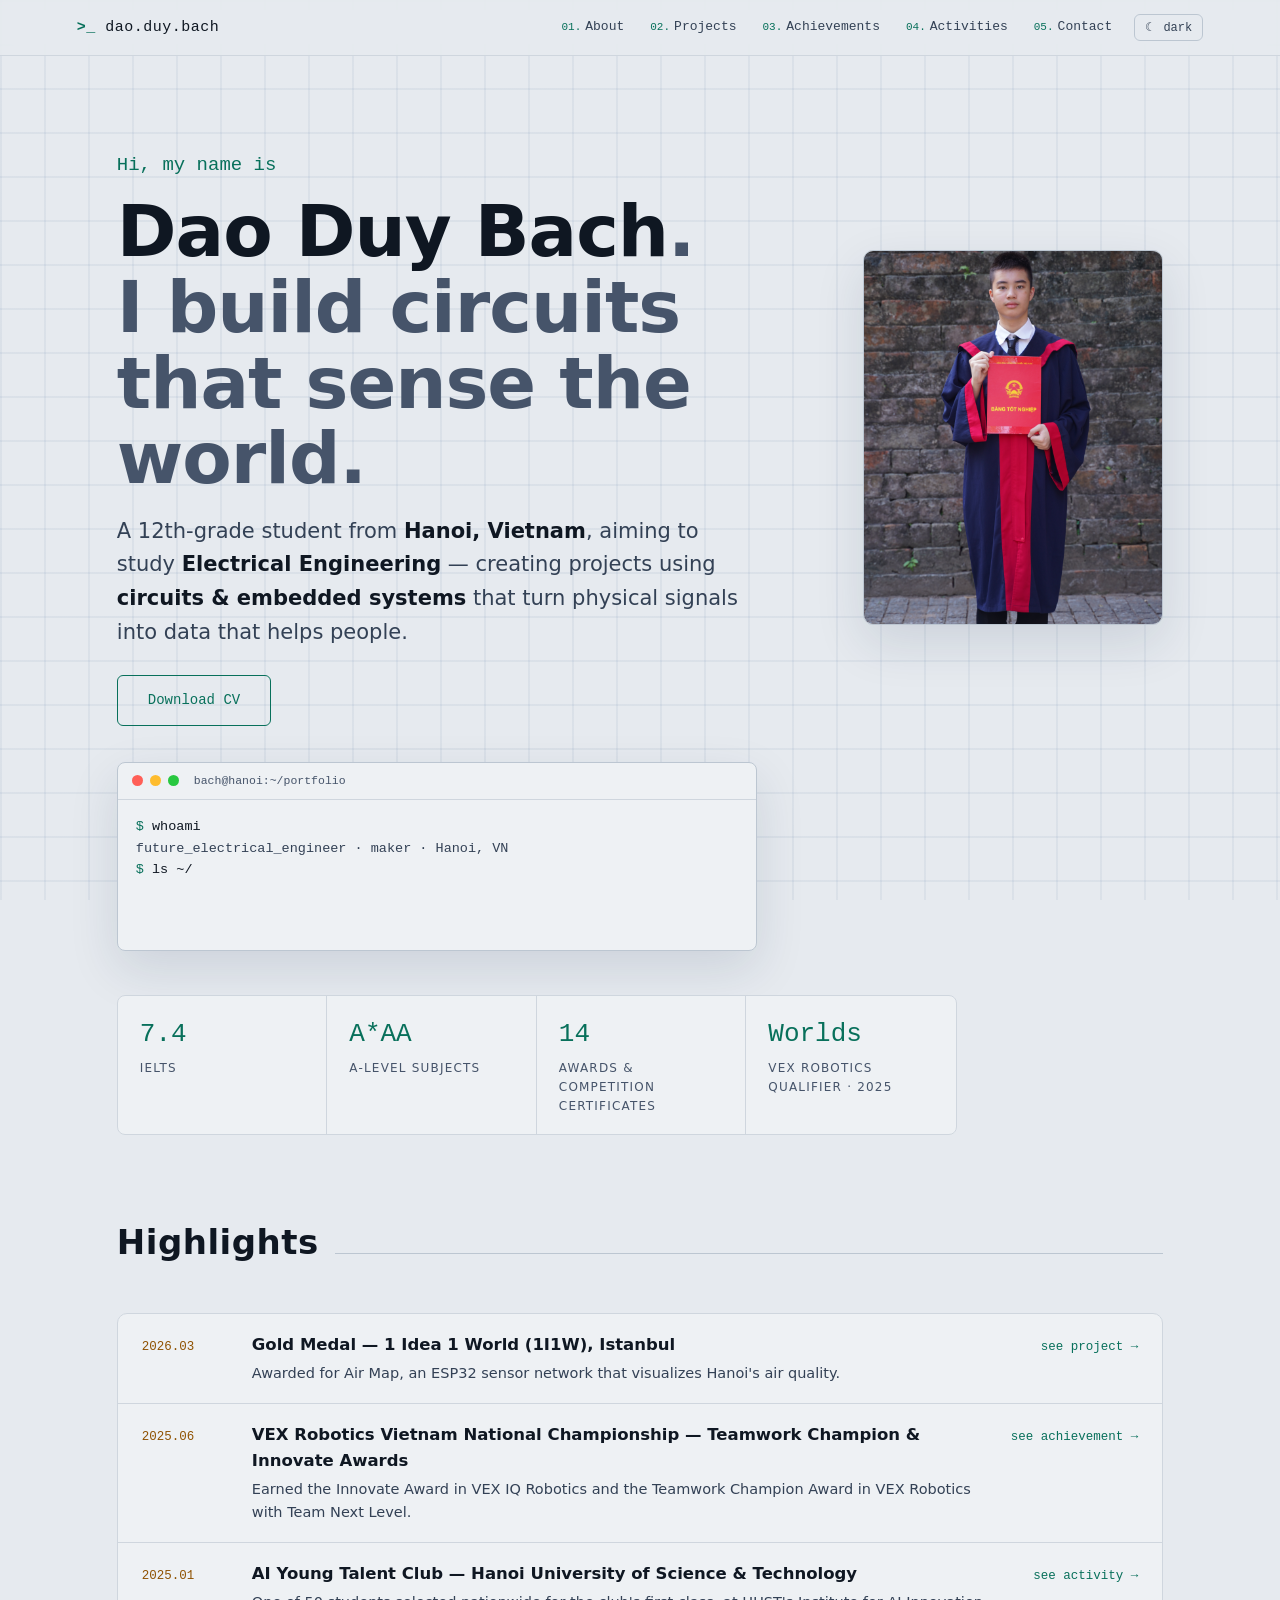
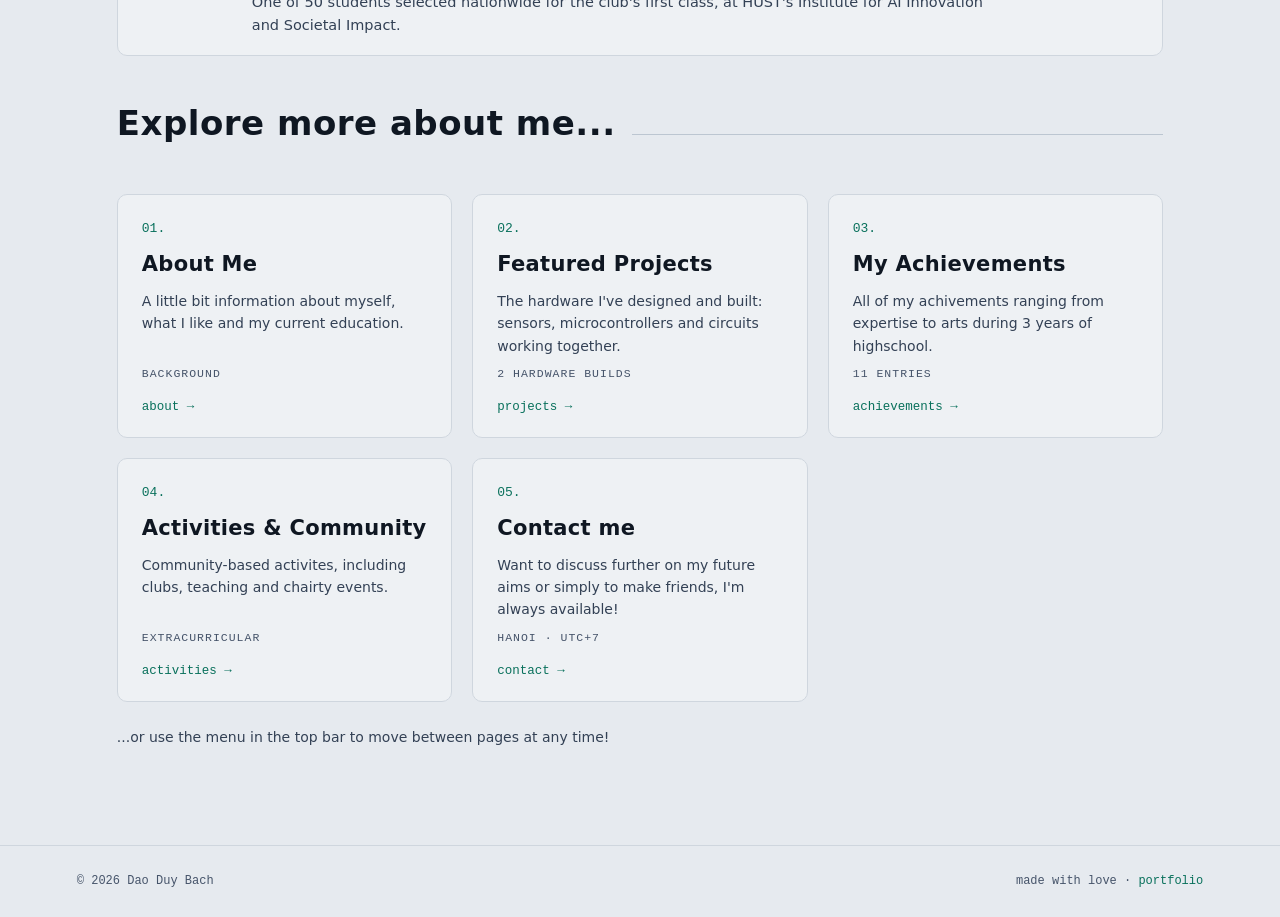
==== commit 5eee0d8d: "add assets, fix achievements page" ====
--- a/index.html
+++ b/index.html
@@ -32,6 +32,7 @@
         <h1>Dao Duy Bach<span class="dim">.</span><br><span class="dim">I build circuits that sense the world.</span></h1>
         <p class="sub">A 12th-grade student from <b>Hanoi, Vietnam</b>, aiming to study <b>Electrical Engineering</b> —
           creating projects using <b>circuits &amp; embedded systems</b> that turn physical signals into data that helps people.</p>
+        <a class="btn" href="assets/DaoDuyBach_CV.docx.pdf" download="Dao-Duy-Bach-CV.pdf">Download CV</a>
       </div>
       <!-- YOUR PHOTO: put the file in the assets folder, then set src below (e.g. assets/me.jpg) -->
       <div class="hero-photo">
--- a/assets/style.css
+++ b/assets/style.css
@@ -262,14 +262,16 @@
 /* featured entries: main certificate beside the text, then a row of letters/photos, then links */
 .tl-item-layout.feature{flex-direction:row;align-items:flex-start;gap:24px}
 .tl-item-layout.feature .tl-copy{flex:1;width:auto}
-.tl-item-layout.feature > .tl-cert{height:160px}
-.tl-item-layout.feature > .tl-cert.portrait{height:215px}   /* portrait certificates (e.g. VEX) get extra height */
+.tl-item-layout.feature .tl-cert{height:160px}
+.tl-item-layout.feature .tl-cert.portrait{height:215px}   /* portrait certificates (e.g. VEX) get extra height */
 .tl-media{display:flex;flex-wrap:wrap;gap:12px;margin-top:14px}
 .tl-media .tl-cert{height:110px}
 .tl-media + .proof{margin-top:10px}
+.press-links{display:flex;flex-wrap:wrap;gap:2px 8px;max-width:900px;font-size:0}
+.press-links a{display:inline-block;font-size:12px}
 @media(max-width:700px){
   .tl-item-layout.feature{flex-direction:column;gap:12px}
-  .tl-item-layout.feature > .tl-cert{height:120px}
+  .tl-item-layout.feature .tl-cert{height:120px}
   .tl-media .tl-cert{height:84px}
 }
 .tl-item .d{font-family:var(--mono);font-size:12px;color:var(--accent);letter-spacing:.5px}
@@ -429,6 +431,7 @@
 /* activity card with two photos side by side */
 .card.photo .duo{display:grid;grid-template-columns:1fr 1fr;gap:2px;background:var(--line)}
 .card.photo .duo img{height:190px}
+.card.photo .duo img.cert-thumb{object-fit:contain;background:#fff}
 
 /* full-screen photo viewer (assets/main.js) */
 img.zoomable{cursor:zoom-in}
@@ -470,8 +473,21 @@
 .act-group::before{content:"// ";color:var(--accent)}
 .sec-head + .act-group{margin-top:0}
 /* activities: extra details inside a card (always visible), with a strip of extra photos */
-.card .more{margin-top:12px;border-top:1px solid var(--line);padding-top:10px}
+.card .more{margin-top:12px}
 .card .more p{margin-bottom:8px}
-.gallery{display:grid;grid-template-columns:repeat(auto-fill,minmax(70px,1fr));gap:6px;margin-top:6px}
-.card.photo .gallery img{height:64px;width:100%;object-fit:cover;border-radius:4px;border:1px solid var(--line-2)}
+.gallery{display:grid;grid-template-columns:repeat(auto-fill,minmax(92px,1fr));gap:10px 8px;margin-top:6px}
+.card.photo .gallery img{height:72px;width:100%;object-fit:cover;border-radius:4px;border:1px solid var(--line-2)}
 .card.photo .gallery img.cert-thumb{object-fit:contain;background:#fff}
+.card.photo .gallery video{width:100%;max-height:180px;object-fit:cover;border-radius:4px;border:1px solid var(--line-2)}
+
+/* photo viewer: previous / next arrows */
+.lb-nav{
+  position:fixed;top:50%;transform:translateY(-50%);z-index:1;width:46px;height:64px;cursor:pointer;
+  font-size:38px;line-height:1;color:#e8eef5;background:rgba(5,9,14,.55);
+  border:1px solid rgba(232,238,245,.3);border-radius:8px;transition:border-color .2s,background .2s;
+}
+.lb-nav:hover{border-color:#e8eef5;background:rgba(5,9,14,.8)}
+.lb-prev{left:16px}
+.lb-next{right:16px}
+.lightbox.single .lb-nav,.lightbox.zoomed .lb-nav{display:none}
+@media(max-width:600px){.lb-nav{width:38px;height:52px;font-size:30px}.lb-prev{left:6px}.lb-next{right:6px}}
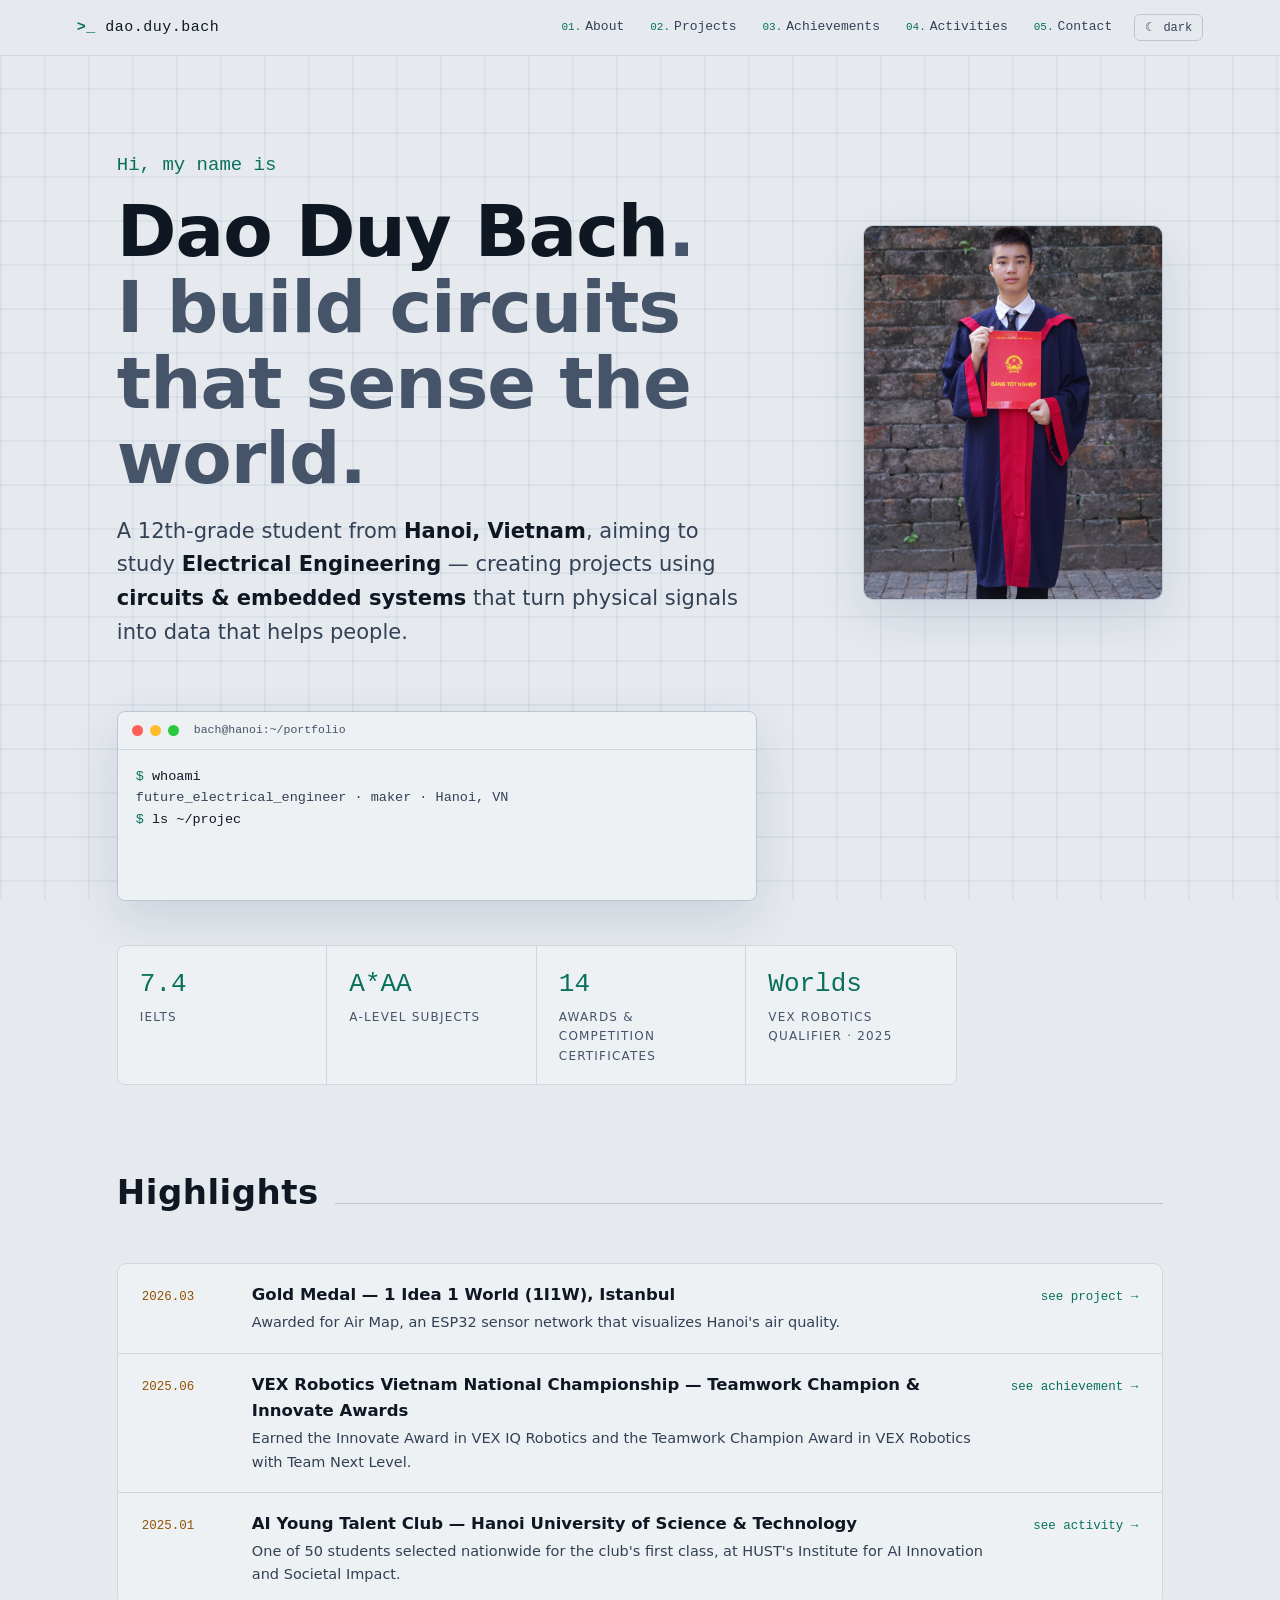
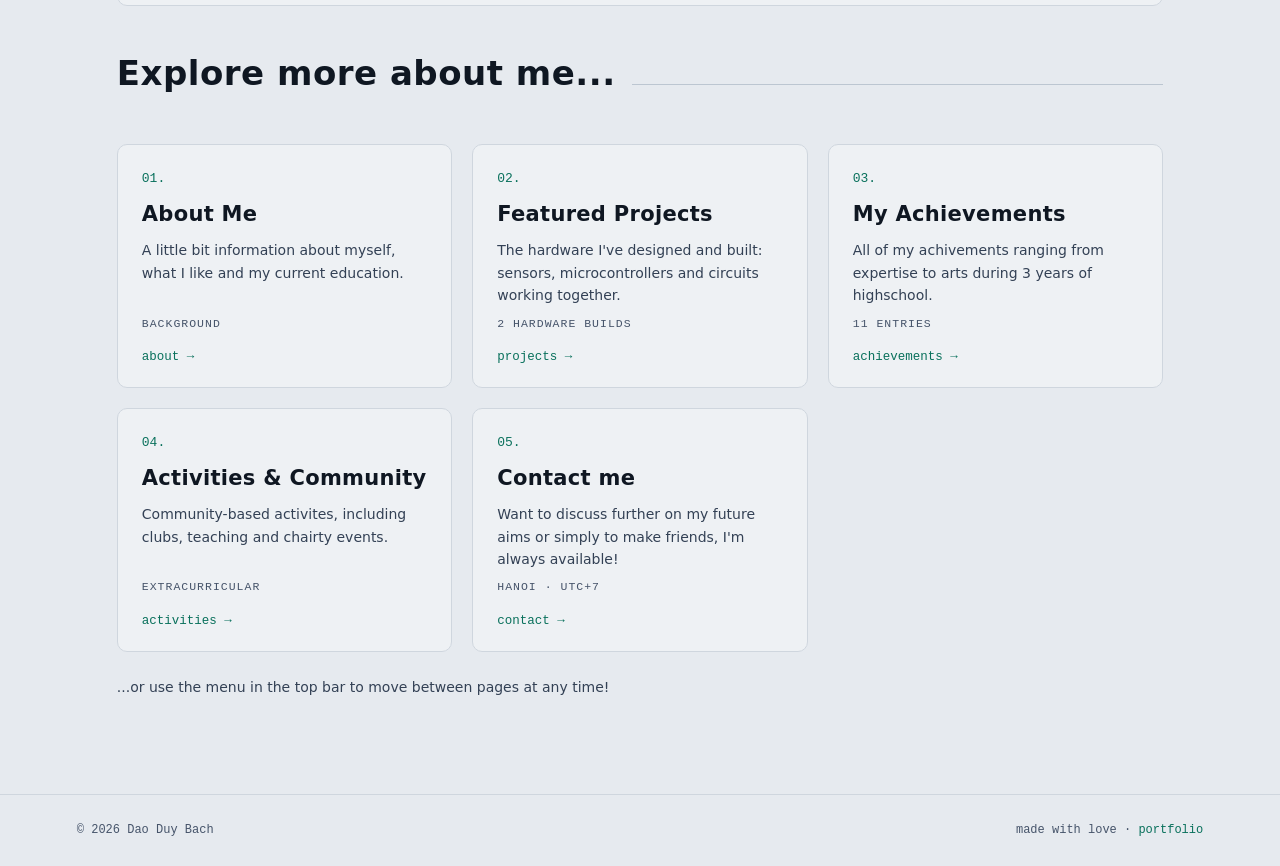
==== commit 762a047d: "Then Jesus said to his host, “When you give a luncheon or dinner, do not invite your friends, your b" ====
--- a/index.html
+++ b/index.html
@@ -32,7 +32,6 @@
         <h1>Dao Duy Bach<span class="dim">.</span><br><span class="dim">I build circuits that sense the world.</span></h1>
         <p class="sub">A 12th-grade student from <b>Hanoi, Vietnam</b>, aiming to study <b>Electrical Engineering</b> —
           creating projects using <b>circuits &amp; embedded systems</b> that turn physical signals into data that helps people.</p>
-        <a class="btn" href="assets/DaoDuyBach_CV.docx.pdf" download="Dao-Duy-Bach-CV.pdf">Download CV</a>
       </div>
       <!-- YOUR PHOTO: put the file in the assets folder, then set src below (e.g. assets/me.jpg) -->
       <div class="hero-photo">
--- a/assets/style.css
+++ b/assets/style.css
@@ -266,6 +266,7 @@
 .tl-item-layout.feature .tl-cert.portrait{height:215px}   /* portrait certificates (e.g. VEX) get extra height */
 .tl-media{display:flex;flex-wrap:wrap;gap:12px;margin-top:14px}
 .tl-media .tl-cert{height:110px}
+.tl-media video{width:min(100%,196px);height:110px;aspect-ratio:16/9;object-fit:contain;border:1px solid var(--line-2);border-radius:6px;background:#000}
 .tl-media + .proof{margin-top:10px}
 .press-links{display:flex;flex-wrap:wrap;gap:2px 8px;max-width:900px;font-size:0}
 .press-links a{display:inline-block;font-size:12px}
@@ -273,6 +274,7 @@
   .tl-item-layout.feature{flex-direction:column;gap:12px}
   .tl-item-layout.feature .tl-cert{height:120px}
   .tl-media .tl-cert{height:84px}
+  .tl-media video{width:min(100%,149px);height:84px}
 }
 .tl-item .d{font-family:var(--mono);font-size:12px;color:var(--accent);letter-spacing:.5px}
 .tl-item.gold .d{color:var(--amber)}
